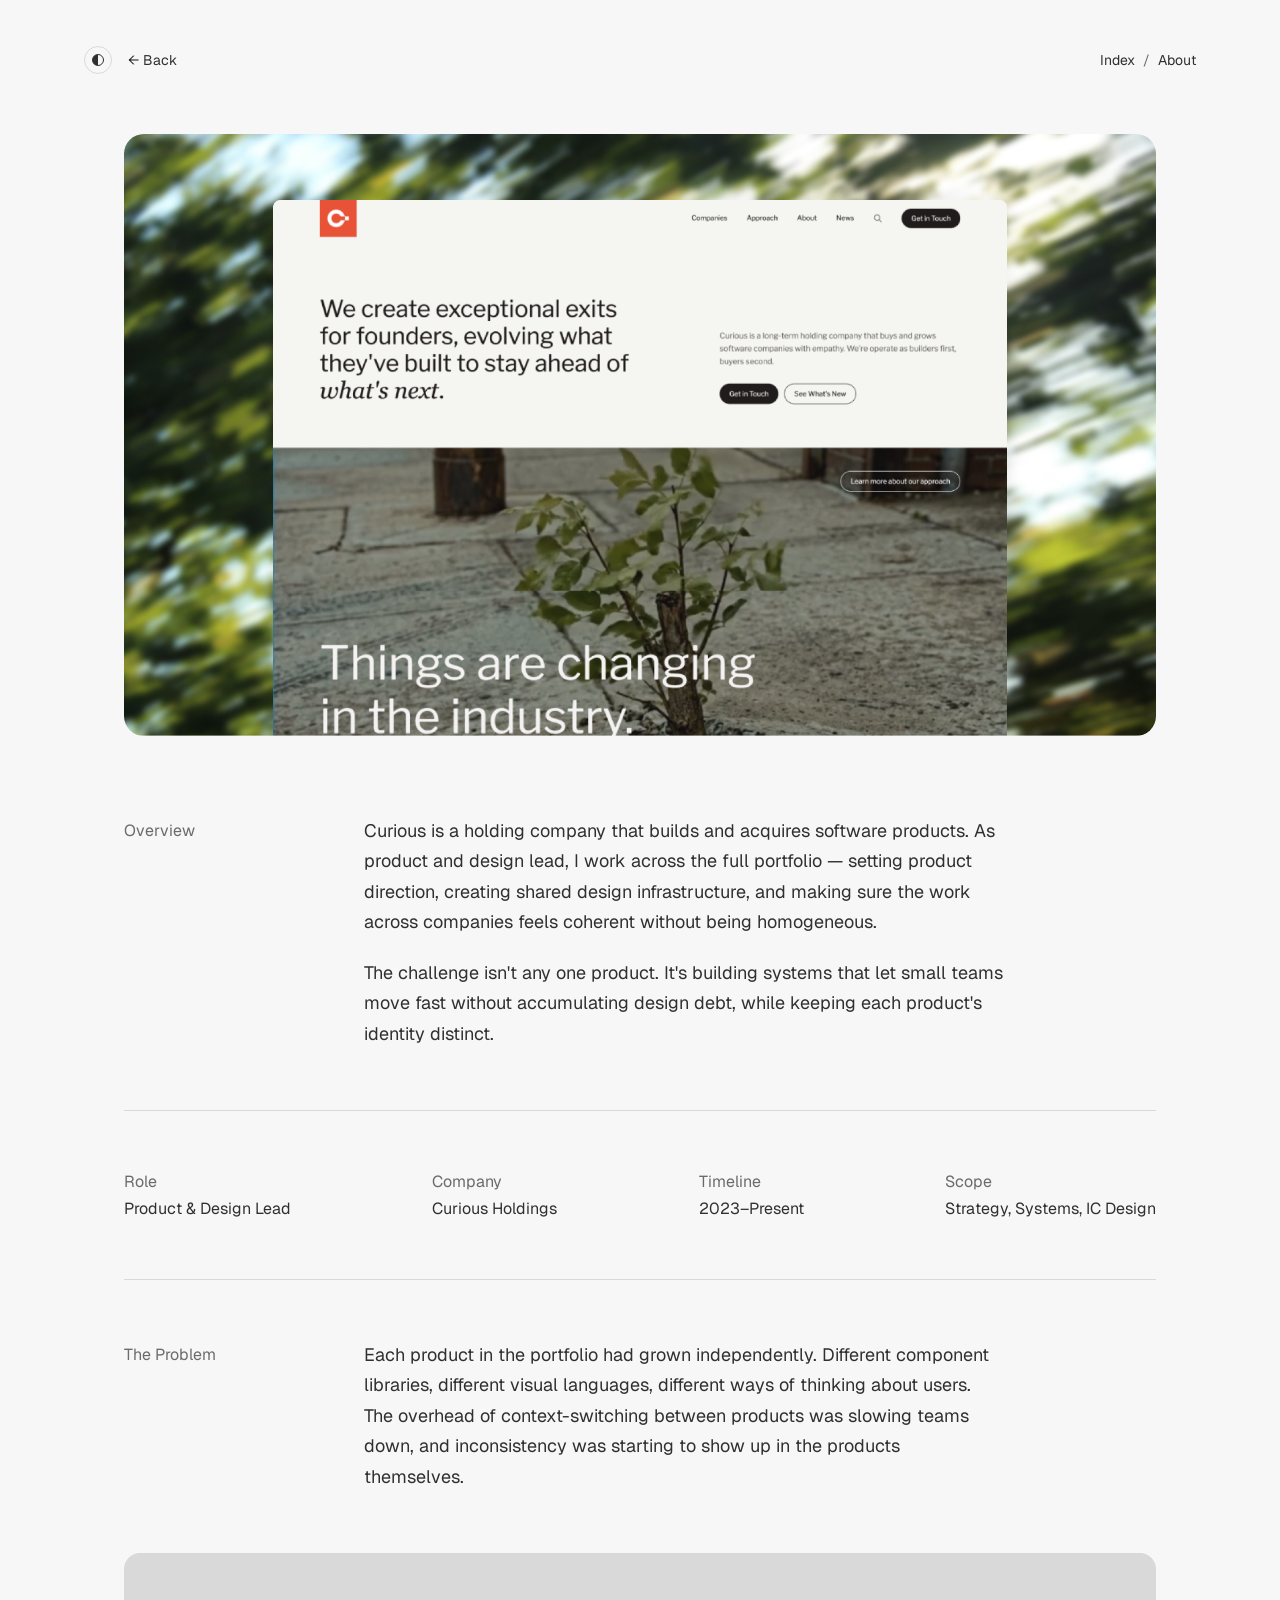
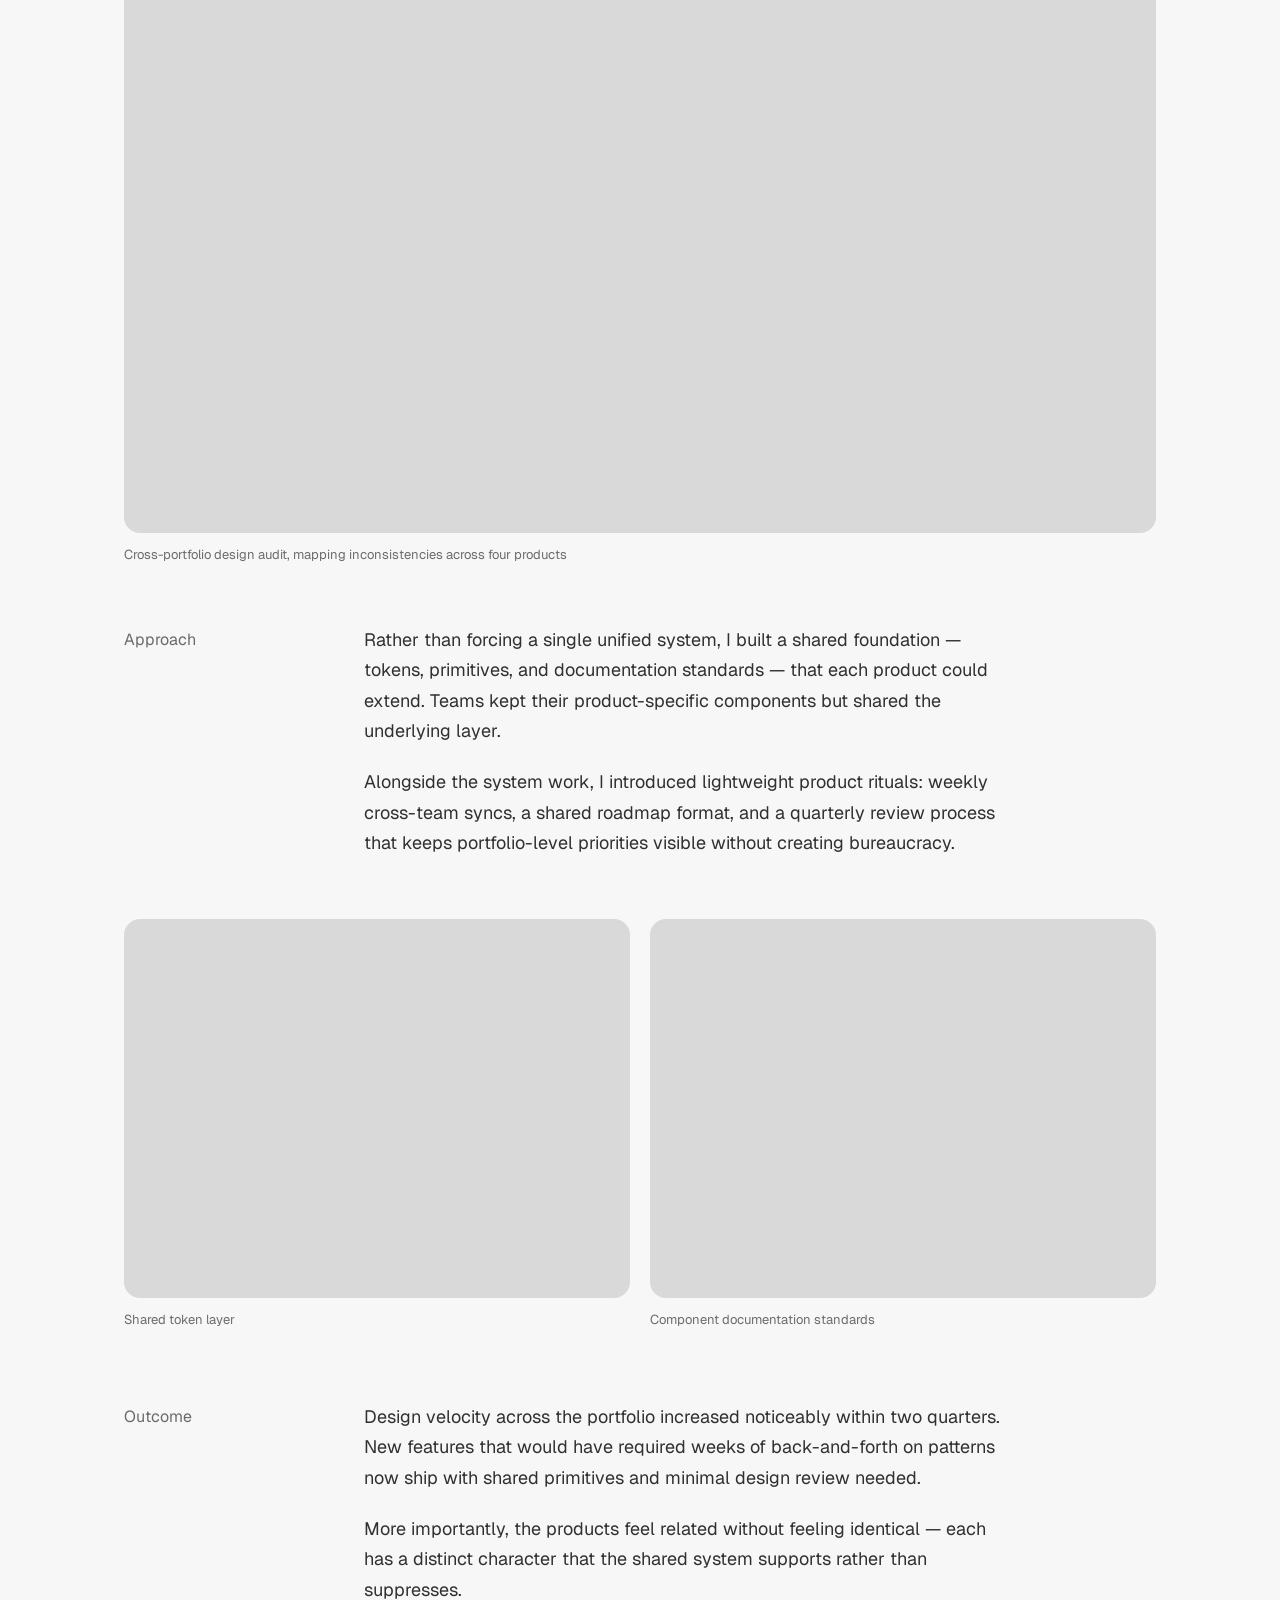
==== project.html @ 7c2a3439 "Initial portfolio commit" ====
<!DOCTYPE html>
<html lang="en">
<head>
  <meta charset="UTF-8" />
  <meta name="viewport" content="width=device-width, initial-scale=1.0" />
  <title>Curious — Shelley Tsui</title>
  <link rel="preconnect" href="https://fonts.googleapis.com" />
  <link rel="preconnect" href="https://fonts.gstatic.com" crossorigin />
  <link href="https://fonts.googleapis.com/css2?family=Geist:wght@400;500&display=swap" rel="stylesheet" />
  <link rel="stylesheet" href="styles.css" />
  <link rel="stylesheet" href="project.css" />
</head>
<body>
  <nav class="nav">
    <div class="nav__left">
      <button class="theme-toggle" id="theme-toggle" aria-label="Toggle theme">
        <span class="theme-toggle__icon"></span>
      </button>
      <a href="index.html" class="nav__link">← Back</a>
    </div>
    <div class="nav__links">
      <a href="index.html#index" class="nav__link">Index</a>
      <span class="nav__sep">/</span>
      <a href="index.html#about" class="nav__link">About</a>
    </div>
  </nav>

  <main class="project-page">

    <!-- Hero image -->
    <div class="project-hero">
      <img src="images/curious.png" alt="Curious" class="project-hero__img" />
    </div>

    <!-- Overview -->
    <section class="project-section project-section--overview">
      <div class="project-section__label">Overview</div>
      <div class="project-section__body">
        <p>Curious is a holding company that builds and acquires software products. As product and design lead, I work across the full portfolio — setting product direction, creating shared design infrastructure, and making sure the work across companies feels coherent without being homogeneous.</p>
        <p>The challenge isn't any one product. It's building systems that let small teams move fast without accumulating design debt, while keeping each product's identity distinct.</p>
      </div>
    </section>

    <hr class="project-divider" />

    <!-- Details row -->
    <div class="project-details">
      <div class="project-detail">
        <span class="project-detail__label">Role</span>
        <span class="project-detail__value">Product & Design Lead</span>
      </div>
      <div class="project-detail">
        <span class="project-detail__label">Company</span>
        <span class="project-detail__value">Curious Holdings</span>
      </div>
      <div class="project-detail">
        <span class="project-detail__label">Timeline</span>
        <span class="project-detail__value">2023–Present</span>
      </div>
      <div class="project-detail">
        <span class="project-detail__label">Scope</span>
        <span class="project-detail__value">Strategy, Systems, IC Design</span>
      </div>
    </div>

    <hr class="project-divider" />

    <!-- Section: Problem -->
    <section class="project-section">
      <div class="project-section__label">The Problem</div>
      <div class="project-section__body">
        <p>Each product in the portfolio had grown independently. Different component libraries, different visual languages, different ways of thinking about users. The overhead of context-switching between products was slowing teams down, and inconsistency was starting to show up in the products themselves.</p>
      </div>
    </section>

    <!-- Full-width image -->
    <div class="project-image project-image--full">
      <div class="project-image__placeholder"></div>
      <p class="project-image__caption">Cross-portfolio design audit, mapping inconsistencies across four products</p>
    </div>

    <!-- Section: Approach -->
    <section class="project-section">
      <div class="project-section__label">Approach</div>
      <div class="project-section__body">
        <p>Rather than forcing a single unified system, I built a shared foundation — tokens, primitives, and documentation standards — that each product could extend. Teams kept their product-specific components but shared the underlying layer.</p>
        <p>Alongside the system work, I introduced lightweight product rituals: weekly cross-team syncs, a shared roadmap format, and a quarterly review process that keeps portfolio-level priorities visible without creating bureaucracy.</p>
      </div>
    </section>

    <!-- Two-up images -->
    <div class="project-image-grid">
      <div class="project-image project-image--half">
        <div class="project-image__placeholder"></div>
        <p class="project-image__caption">Shared token layer</p>
      </div>
      <div class="project-image project-image--half">
        <div class="project-image__placeholder"></div>
        <p class="project-image__caption">Component documentation standards</p>
      </div>
    </div>

    <!-- Section: Outcome -->
    <section class="project-section">
      <div class="project-section__label">Outcome</div>
      <div class="project-section__body">
        <p>Design velocity across the portfolio increased noticeably within two quarters. New features that would have required weeks of back-and-forth on patterns now ship with shared primitives and minimal design review needed.</p>
        <p>More importantly, the products feel related without feeling identical — each has a distinct character that the shared system supports rather than suppresses.</p>
      </div>
    </section>


  </main>

  <script>
    const html = document.documentElement;
    const btn = document.getElementById('theme-toggle');
    const saved = localStorage.getItem('theme');
    if (saved === 'dark') html.setAttribute('data-theme', 'dark');
    btn.addEventListener('click', () => {
      const isDark = html.getAttribute('data-theme') === 'dark';
      html.setAttribute('data-theme', isDark ? 'light' : 'dark');
      localStorage.setItem('theme', isDark ? 'light' : 'dark');
    });
  </script>
</body>
</html>
---- styles.css ----
*, *::before, *::after {
  box-sizing: border-box;
  margin: 0;
  padding: 0;
}

::selection {
  background: #303030;
  color: #f7f7f7;
}

:root {
  --color-bg: #f7f7f7;
  --color-text: #303030;
  --color-text-muted: rgba(48, 48, 48, 0.7);
  --color-pill-bg: rgba(48, 48, 48, 0.05);
  --color-placeholder: #d9d9d9;
  --color-divider: rgba(48, 48, 48, 0.15);

  --font: 'Geist', sans-serif;

  --page-px: 84px;
  --section-gap: 154px;
}

[data-theme="dark"] {
  --color-bg: #141414;
  --color-text: #e6e6e6;
  --color-text-muted: rgba(230, 230, 230, 0.55);
  --color-pill-bg: rgba(230, 230, 230, 0.07);
  --color-placeholder: #2a2a2a;
  --color-divider: rgba(230, 230, 230, 0.12);
}

html {
  font-family: var(--font);
  background-color: var(--color-bg);
  color: var(--color-text);
  -webkit-font-smoothing: antialiased;
  scroll-behavior: smooth;
}

body {
  min-height: 100vh;
  max-width: 1440px;
  margin: 0 auto;
}

/* ─── Nav ─────────────────────────────────────────────── */

.nav {
  display: flex;
  align-items: center;
  justify-content: space-between;
  padding: 46px var(--page-px) 0;
}

.nav__name {
  font-size: 14px;
  font-weight: 400;
  line-height: 1.5;
}


.nav__links {
  display: flex;
  align-items: center;
  gap: 8px;
  font-size: 14px;
  line-height: 1.5;
}

.nav__link {
  color: var(--color-text);
  text-decoration: none;
}

.nav__link:hover {
  opacity: 0.6;
}

.nav__sep {
  color: var(--color-text-muted);
}

.nav__left {
  display: flex;
  align-items: center;
  gap: 16px;
  font-size: 14px;
  line-height: 1.5;
}

/* ─── Theme toggle ────────────────────────────────────── */

.theme-toggle {
  width: 28px;
  height: 28px;
  border-radius: 50%;
  border: 1.5px solid var(--color-divider);
  background: transparent;
  cursor: pointer;
  padding: 0;
  display: flex;
  align-items: center;
  justify-content: center;
  transition: border-color 0.2s, background 0.2s;
  flex-shrink: 0;
}

.theme-toggle:hover {
  border-color: var(--color-text);
}

/* half-filled circle: right half is text color, left half is bg */
.theme-toggle__icon {
  width: 12px;
  height: 12px;
  border-radius: 50%;
  background: linear-gradient(to right, var(--color-text) 50%, transparent 50%);
  border: 1.5px solid var(--color-text);
  box-sizing: border-box;
  transition: background 0.2s, border-color 0.2s;
}

/* ─── Hero ────────────────────────────────────────────── */

.hero {
  padding: 80px var(--page-px) 0;
  max-width: 1100px;
}

.hero__text {
  font-size: 40px;
  font-weight: 500;
  line-height: 1.15;
  color: var(--color-text);
  letter-spacing: -0.01em;
}

/* ─── Sections wrapper ────────────────────────────────── */

.sections {
  display: flex;
  flex-direction: column;
  gap: var(--section-gap);
  padding: 80px var(--page-px) 120px;
}

/* ─── Section title ───────────────────────────────────── */

.section-title {
  display: flex;
  align-items: baseline;
  gap: 4px;
  margin-bottom: 10px;
}

.section-title__label {
  font-size: 24px;
  font-weight: 500;
  line-height: 1.4;
  color: var(--color-text);
}

.section-title__count {
  font-size: 11px;
  font-weight: 400;
  line-height: 1;
  color: var(--color-text);
  vertical-align: super;
  margin-left: 3px;
}

/* ─── Pill button ─────────────────────────────────────── */

.pill-btn {
  display: inline-flex;
  align-items: center;
  justify-content: center;
  height: 36px;
  padding: 8px 21px 8px 21px;
  background: var(--color-pill-bg);
  border: none;
  border-radius: 100px;
  font-family: var(--font);
  font-size: 16px;
  font-weight: 400;
  line-height: 1.5;
  color: var(--color-text);
  white-space: nowrap;
  cursor: pointer;
  text-decoration: none;
  transition: background 0.15s;
  flex-shrink: 0;
}

.pill-btn:hover {
  background: rgba(48, 48, 48, 0.1);
}

/* scroll offset so nav doesn't overlap section headings */
#selected-projects,
#index,
#about {
  scroll-margin-top: 60px;
}

/* ─── Scroll reveal ───────────────────────────────────── */

.reveal {
  opacity: 0;
  transform: translateY(40px);
  transition: opacity 0.7s ease, transform 0.7s ease;
}

.reveal--visible {
  opacity: 1;
  transform: translateY(0);
}


/* ─── Selected Projects ───────────────────────────────── */

.selected-projects {
  display: flex;
  justify-content: space-between;
  align-items: flex-start;
  gap: 80px;
}

.selected-projects__header {
  flex-shrink: 0;
  width: 300px;
  position: sticky;
  top: 40px;
  align-self: flex-start;
}

.selected-projects__desc {
  font-size: 16px;
  font-weight: 400;
  line-height: 1.5;
  color: var(--color-text-muted);
  max-width: 385px;
}

.selected-projects__list {
  display: flex;
  flex-direction: column;
  gap: 60px;
  flex: 1;
}

.project-card {
  display: flex;
  flex-direction: column;
  gap: 20px;
}

.project-card__link {
  display: block;
  border-radius: 20px;
  overflow: hidden;
}

.project-card__image {
  width: 100%;
  height: auto;
  display: block;
  border-radius: 20px;
  transition: transform 0.35s ease;
}

.project-card__link:hover .project-card__image {
  transform: scale(1.03);
}

.project-card__meta {
  display: flex;
  flex-direction: column;
  gap: 5px;
}

.project-card__title {
  font-size: 20px;
  font-weight: 500;
  line-height: 1.4;
  color: var(--color-text);
}

.project-card__subtitle {
  font-size: 16px;
  font-weight: 400;
  line-height: 1.5;
  color: var(--color-text-muted);
}

/* ─── Index ───────────────────────────────────────────── */

.index-section {
  display: flex;
  flex-direction: column;
  gap: 20px;
}

.index-list {
  display: flex;
  flex-direction: column;
  gap: 0;
}

.index-item {
  display: flex;
  flex-direction: column;
}

.index-item__divider {
  border: none;
  border-top: 1px solid var(--color-divider);
  margin: 0;
}

.index-item__row {
  display: flex;
  align-items: center;
  gap: 0;
  padding: 15px 0;
}

.index-item__left {
  display: flex;
  align-items: flex-start;
  gap: 40px;
  width: 332px;
  flex-shrink: 0;
}

.index-item__num {
  font-size: 14px;
  font-weight: 400;
  line-height: 1.5;
  color: var(--color-text);
  padding-top: 4px;
  flex-shrink: 0;
}

.index-item__thumb {
  width: 136px;
  height: 82px;
  background-color: var(--color-placeholder);
  background-size: cover;
  background-position: center;
  border-radius: 10px;
  flex-shrink: 0;
}

.index-item__info {
  flex: 1;
  display: flex;
  flex-direction: column;
  gap: 5px;
  padding: 0 60px 0 0;
  min-width: 0;
}

.index-item__title {
  font-size: 20px;
  font-weight: 500;
  line-height: 1.4;
  color: var(--color-text);
}

.index-item__desc {
  font-size: 16px;
  font-weight: 400;
  line-height: 1.5;
  color: var(--color-text-muted);
}

/* ─── About ───────────────────────────────────────────── */

.about {
  display: flex;
  flex-direction: column;
  align-items: center;
  gap: 46px;
  max-width: 595px;
  margin: 0 auto;
}

.about__bio {
  display: flex;
  flex-direction: column;
  gap: 0;
  font-size: 20px;
  font-weight: 400;
  line-height: 1.6;
  color: var(--color-text);
}

.about__bio p + p {
  margin-top: 1.6em;
}

.about__links {
  display: flex;
  align-items: center;
  gap: 23px;
  flex-wrap: wrap;
  justify-content: center;
}

/* ─── Photo carousel ──────────────────────────────────── */

.photo-carousel {
  /* break out of page padding so fades reach the viewport edge */
  margin-left: calc(-1 * var(--page-px));
  margin-right: calc(-1 * var(--page-px));
  position: relative;
  overflow: hidden;
}

.photo-carousel::before,
.photo-carousel::after {
  content: '';
  position: absolute;
  top: 0;
  bottom: 0;
  width: 140px;
  z-index: 2;
  pointer-events: none;
}

.photo-carousel::before {
  left: 0;
  background: linear-gradient(to right, var(--color-bg) 20%, transparent);
}

.photo-carousel::after {
  right: 0;
  background: linear-gradient(to left, var(--color-bg) 20%, transparent);
}

.photo-carousel__track {
  display: flex;
  gap: 20px;
  width: max-content;
  padding: 0 var(--page-px);
  animation: carousel-scroll 22s linear infinite;
}

.photo-carousel__track:hover {
  animation-play-state: paused;
}

.photo-carousel__slide {
  width: 200px;
  height: 280px;
  border-radius: 20px;
  flex-shrink: 0;
  background-color: var(--color-placeholder);
  background-size: cover;
  background-position: center;
}

/* 6 slides × (200px + 20px gap) = 1320px — translate exactly one set, then loop */
@keyframes carousel-scroll {
  0%   { transform: translateX(0); }
  100% { transform: translateX(calc(-6 * (200px + 20px))); }
}

/* ─── Responsive ──────────────────────────────────────── */

@media (max-width: 1100px) {
  :root {
    --page-px: 48px;
    --section-gap: 100px;
  }

  .hero__text {
    font-size: 32px;
  }

  .selected-projects__header {
    width: 200px;
  }
}

@media (max-width: 860px) {
  :root {
    --page-px: 32px;
    --section-gap: 80px;
  }

  .hero__text {
    font-size: 28px;
  }

  /* Stack selected projects vertically */
  .selected-projects {
    flex-direction: column;
    gap: 40px;
  }

  .selected-projects__header {
    width: 100%;
    position: static;
  }

  .selected-projects__list {
    max-width: 100%;
    gap: 40px;
  }

  /* Index: hide number column on smaller screens */
  .index-item__left {
    width: auto;
    gap: 16px;
  }

  .index-item__num {
    display: none;
  }

  .index-item__info {
    padding-right: 24px;
  }
}

@media (max-width: 640px) {
  :root {
    --page-px: 20px;
    --section-gap: 64px;
  }

  .nav {
    padding-top: 28px;
  }

  .nav__links {
    gap: 6px;
    font-size: 13px;
  }

  .hero {
    padding-top: 48px;
  }

  .hero__text {
    font-size: 22px;
  }

  .sections {
    padding-top: 56px;
    padding-bottom: 80px;
  }

  .section-title__label {
    font-size: 20px;
  }

  /* Index: hide thumbnail on mobile */
.project-card__title {
  font-size:16px;
}

  .index-item__thumb {
    display: none;
  }


  .index-item__left {
    display:none;
  }

  .index-item__num {
    display: block;
  }

  .index-item__row {
    gap: 16px;
  }

  .index-item__info {
    padding-right: 12px;
  }

  .index-item__title {
    font-size: 16px;
  }

  .index-item__desc {
    font-size: 14px;
  }

  .pill-btn {
    font-size: 14px;
    height: 32px;
    padding: 6px 16px;
  }

  .about {
    max-width: 100%;
  }

  .about__bio {
    font-size: 16px;
  }

  .photo-carousel__slide {
    width: 200px;
    height: 148px;
  }

  .photo-carousel::before,
  .photo-carousel::after {
    width: 60px;
  }
}
---- project.css ----
.project-page {
  padding: 60px var(--page-px) 120px;
  max-width: 1200px;
  margin: 0 auto;
}

/* ─── Header ──────────────────────────────────────────── */

.project-header {
  padding: 60px 0 80px;
  max-width: 720px;
}

.project-header__meta {
  display: flex;
  gap: 8px;
  margin-bottom: 24px;
  flex-wrap: wrap;
}

.project-meta-tag {
  font-size: 13px;
  font-weight: 400;
  line-height: 1.5;
  color: var(--color-text-muted);
  background: var(--color-pill-bg);
  padding: 4px 12px;
  border-radius: 100px;
}

.project-header__title {
  font-size: 56px;
  font-weight: 500;
  line-height: 1.1;
  letter-spacing: -0.02em;
  color: var(--color-text);
  margin-bottom: 24px;
}

.project-header__desc {
  font-size: 20px;
  font-weight: 400;
  line-height: 1.6;
  color: var(--color-text-muted);
  max-width: 600px;
}

/* ─── Hero ────────────────────────────────────────────── */

.project-hero {
  width: 100%;
  margin-bottom: 80px;
  border-radius: 20px;
  overflow: hidden;
}

.project-hero__img {
  width: 100%;
  height: auto;
  display: block;
}

/* ─── Divider ─────────────────────────────────────────── */

.project-divider {
  border: none;
  border-top: 1px solid var(--color-divider);
  margin: 60px 0;
}

/* ─── Section ─────────────────────────────────────────── */

.project-section {
  display: grid;
  grid-template-columns: 200px 1fr;
  gap: 40px;
  margin-bottom: 60px;
}

.project-section--overview {
  margin-top: 20px;
}

.project-section__label {
  font-size: 16px;
  font-weight: 400;
  color: var(--color-text);
  opacity: 0.7;
  padding-top: 4px;
}

.project-section__body {
  display: flex;
  flex-direction: column;
  gap: 20px;
  font-size: 18px;
  font-weight: 400;
  line-height: 1.7;
  color: var(--color-text);
  max-width: 640px;
}

/* ─── Details row ─────────────────────────────────────── */

.project-details {
  display: flex;
  justify-content: space-between;
  flex-wrap: wrap;
  gap: 32px;
  margin: 60px 0;
}

.project-detail {
  display: flex;
  flex-direction: column;
  gap: 6px;
}

.project-detail__label {
  font-size: 16px;
  font-weight: 400;
  color: var(--color-text);
  opacity: 0.7;
}

.project-detail__value {
  font-size: 16px;
  font-weight: 400;
  color: var(--color-text);
}

/* ─── Images ──────────────────────────────────────────── */

.project-image {
  margin-bottom: 12px;
}

.project-image--full {
  margin-bottom: 60px;
}

.project-image__placeholder {
  width: 100%;
  aspect-ratio: 16 / 9;
  background: var(--color-placeholder);
  border-radius: 16px;
  margin-bottom: 12px;
}

.project-image__caption {
  font-size: 13px;
  color: var(--color-text-muted);
  line-height: 1.5;
}

.project-image-grid {
  display: grid;
  grid-template-columns: 1fr 1fr;
  gap: 20px;
  margin-bottom: 60px;
}

.project-image--half .project-image__placeholder {
  aspect-ratio: 4 / 3;
}

/* ─── Next project ────────────────────────────────────── */

.project-next {
  display: flex;
  flex-direction: column;
  gap: 8px;
  padding: 60px 0 0;
}

.project-next__label {
  font-size: 13px;
  color: var(--color-text-muted);
}

.project-next__link {
  font-size: 32px;
  font-weight: 500;
  color: var(--color-text);
  text-decoration: none;
  letter-spacing: -0.01em;
  transition: opacity 0.15s;
}

.project-next__link:hover {
  opacity: 0.6;
}

/* ─── Responsive ──────────────────────────────────────── */

@media (max-width: 860px) {
  .project-header__title {
    font-size: 40px;
  }

  .project-section {
    grid-template-columns: 1fr;
    gap: 12px;
  }

  .project-details {
    gap: 32px;
  }

  .project-next__link {
    font-size: 24px;
  }
}

@media (max-width: 640px) {
  .project-header__title {
    font-size: 32px;
  }

  .project-header__desc {
    font-size: 16px;
  }

  .project-section__body {
    font-size: 16px;
  }

  .project-image-grid {
    grid-template-columns: 1fr;
  }
}
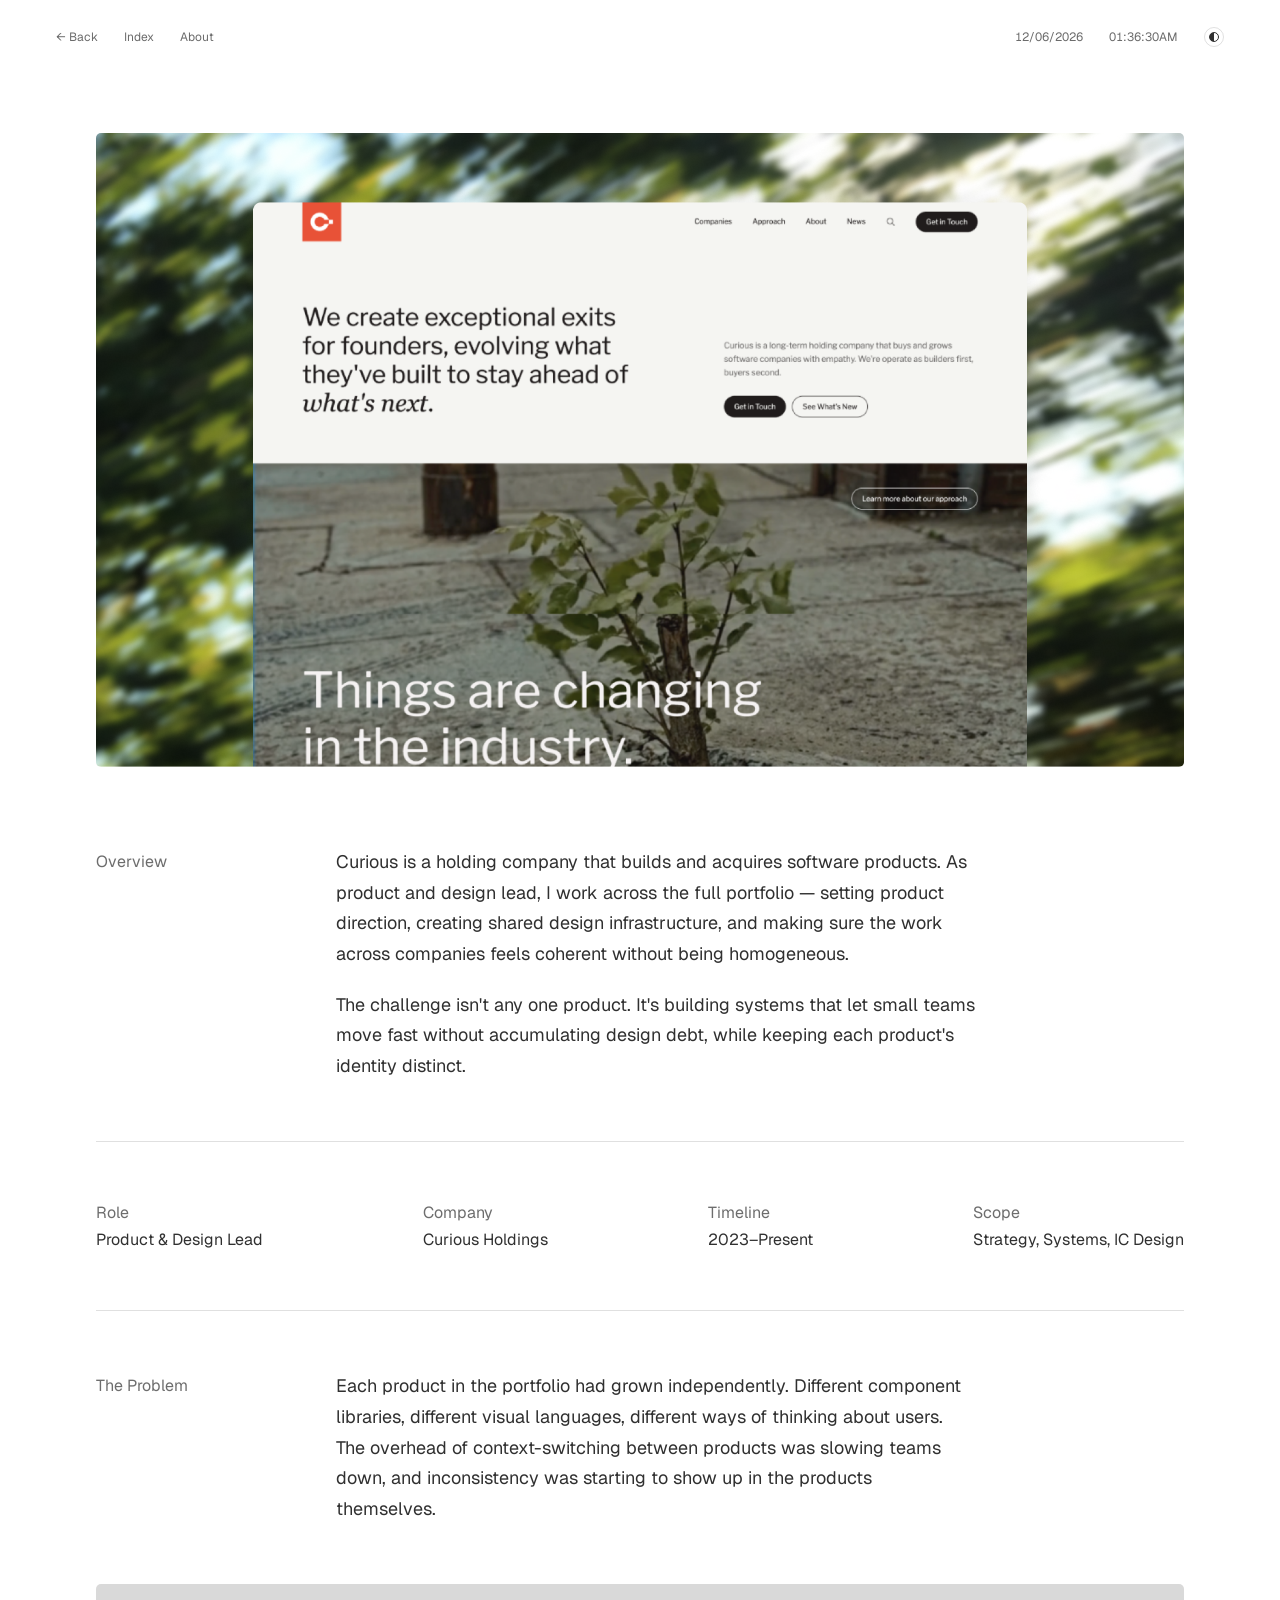
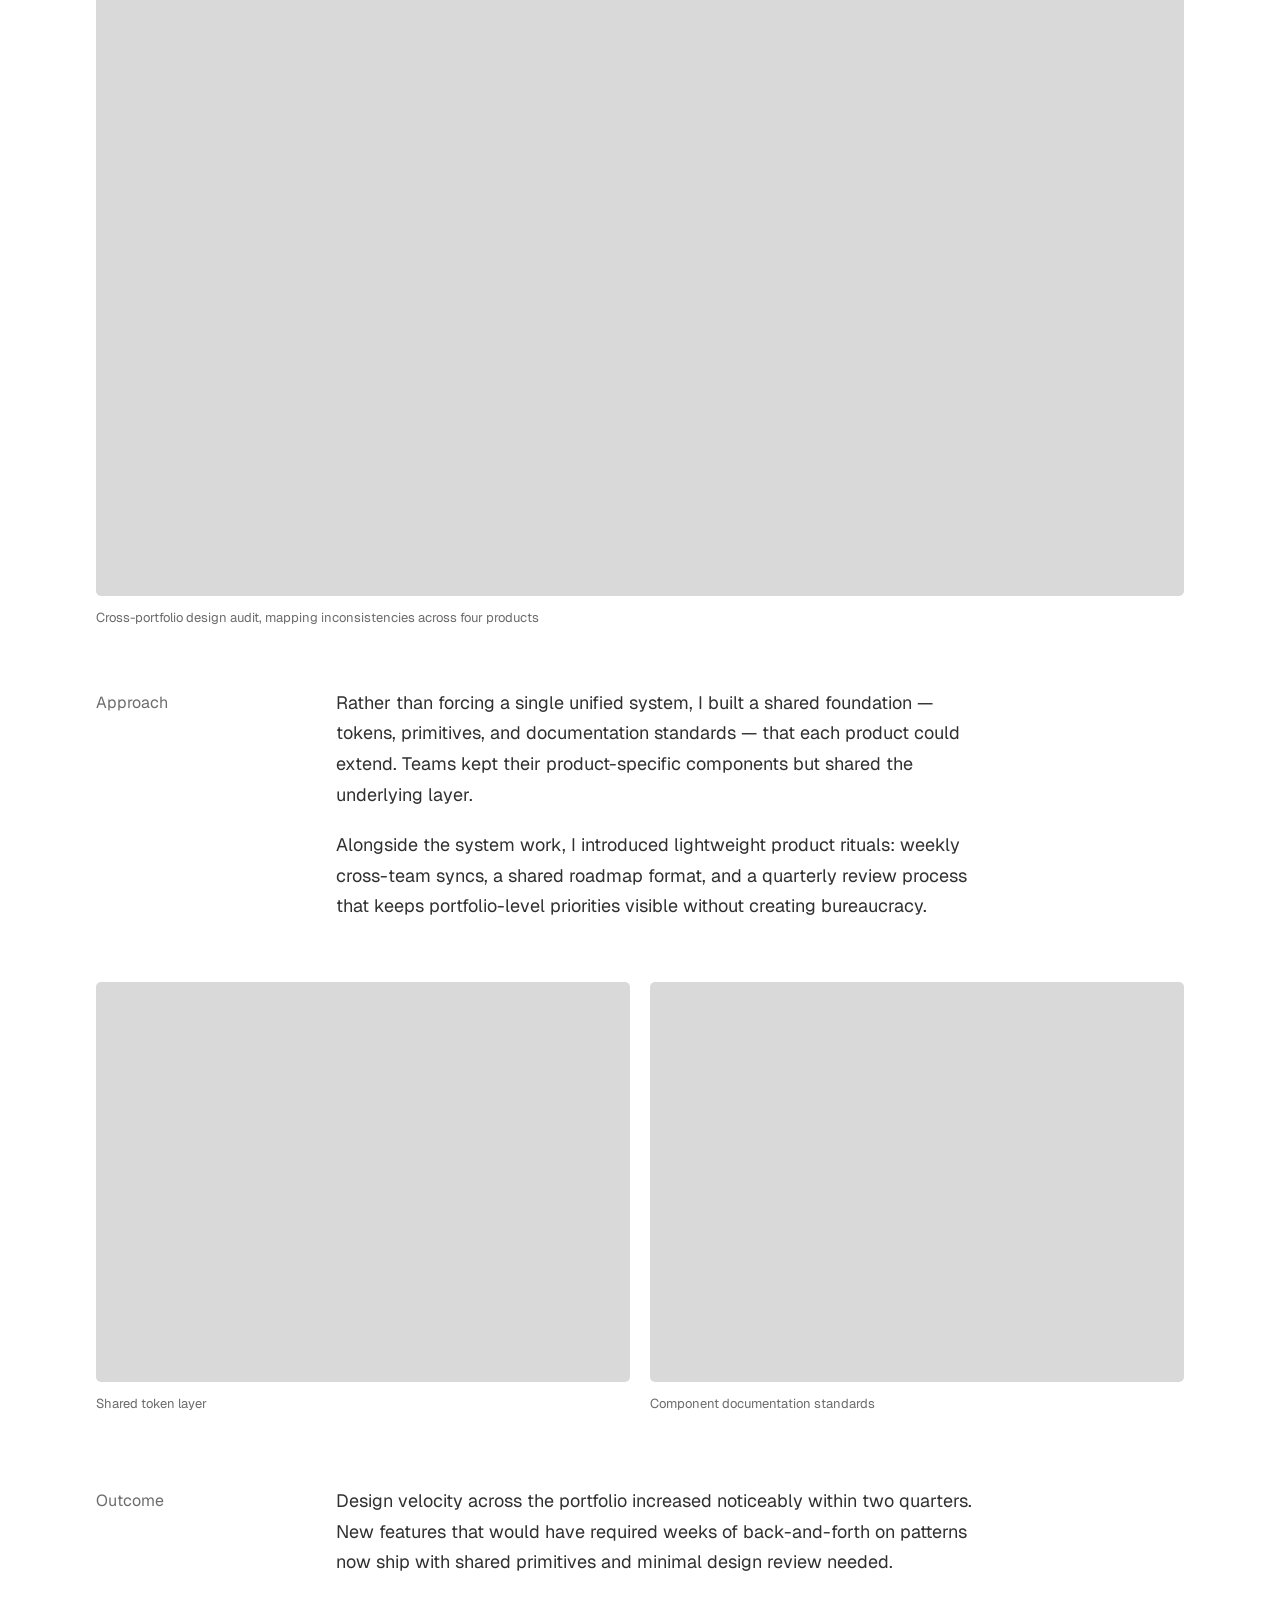
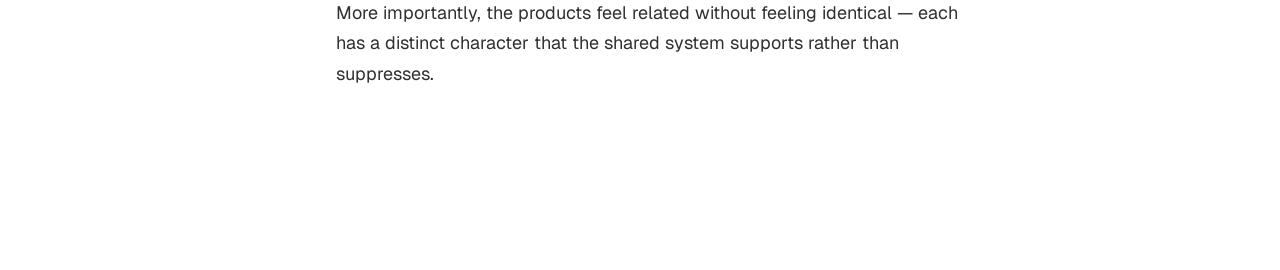
==== commit 46c74be7: "Rebuild around new Figma layout Port the layout from Figma node 136:914: sticky top bar with nav and" ====
--- a/project.html
+++ b/project.html
@@ -6,24 +6,27 @@
   <title>Curious — Shelley Tsui</title>
   <link rel="preconnect" href="https://fonts.googleapis.com" />
   <link rel="preconnect" href="https://fonts.gstatic.com" crossorigin />
-  <link href="https://fonts.googleapis.com/css2?family=Geist:wght@400;500&display=swap" rel="stylesheet" />
+  <link href="https://fonts.googleapis.com/css2?family=Geist:wght@400;500&family=Source+Serif+4:opsz,wght@8..60,400&display=swap" rel="stylesheet" />
   <link rel="stylesheet" href="styles.css" />
+  <link rel="icon" type="image/png" href="images/favicon.png" />
   <link rel="stylesheet" href="project.css" />
+  <script src="theme.js"></script>
 </head>
 <body>
-  <nav class="nav">
-    <div class="nav__left">
+  <header class="bar">
+    <nav class="bar__nav">
+      <a href="index.html" class="bar__link">&larr; Back</a>
+      <a href="index.html#index" class="bar__link">Index</a>
+      <a href="index.html#about" class="bar__link">About</a>
+    </nav>
+    <div class="bar__right">
+      <span class="bar__clock bar__date" id="clock-date"></span>
+      <span class="bar__clock" id="clock-time"></span>
       <button class="theme-toggle" id="theme-toggle" aria-label="Toggle theme">
         <span class="theme-toggle__icon"></span>
       </button>
-      <a href="index.html" class="nav__link">← Back</a>
     </div>
-    <div class="nav__links">
-      <a href="index.html#index" class="nav__link">Index</a>
-      <span class="nav__sep">/</span>
-      <a href="index.html#about" class="nav__link">About</a>
-    </div>
-  </nav>
+  </header>
 
   <main class="project-page">
 
@@ -113,15 +116,18 @@
   </main>
 
   <script>
-    const html = document.documentElement;
-    const btn = document.getElementById('theme-toggle');
-    const saved = localStorage.getItem('theme');
-    if (saved === 'dark') html.setAttribute('data-theme', 'dark');
-    btn.addEventListener('click', () => {
-      const isDark = html.getAttribute('data-theme') === 'dark';
-      html.setAttribute('data-theme', isDark ? 'light' : 'dark');
-      localStorage.setItem('theme', isDark ? 'light' : 'dark');
-    });
+    const dateEl = document.getElementById('clock-date');
+    const timeEl = document.getElementById('clock-time');
+    const pad = n => String(n).padStart(2, '0');
+
+    function tick() {
+      const d = new Date();
+      dateEl.textContent = `${pad(d.getMonth() + 1)}/${pad(d.getDate())}/${d.getFullYear()}`;
+      const h = d.getHours();
+      timeEl.textContent = `${pad(h % 12 || 12)}:${pad(d.getMinutes())}:${pad(d.getSeconds())}${h < 12 ? 'AM' : 'PM'}`;
+    }
+    tick();
+    setInterval(tick, 1000);
   </script>
 </body>
 </html>
--- a/styles.css
+++ b/styles.css
@@ -10,30 +10,51 @@
 }
 
 :root {
-  --color-bg: #f7f7f7;
+  --color-bg: #ffffff;
   --color-text: #303030;
-  --color-text-muted: rgba(48, 48, 48, 0.7);
+  --color-text-muted: #6b6b6b;
   --color-pill-bg: rgba(48, 48, 48, 0.05);
+  --color-pill-bg-hover: rgba(48, 48, 48, 0.1);
   --color-placeholder: #d9d9d9;
   --color-divider: rgba(48, 48, 48, 0.15);
+  --color-tile: #f5f5f5;
 
   --font: 'Geist', sans-serif;
-
-  --page-px: 84px;
-  --section-gap: 154px;
+  --font-serif: 'Source Serif 4', 'Source Serif Pro', serif;
+  --font-logo: 'Inter', sans-serif;
+
+  --page-px: 102px;
+  --section-gap: 160px;
+  --radius: 5px;
+  --bar-h: 73px;
+
+  --logo-filter: none;
+  --logo-color: var(--color-text);
 }
 
 [data-theme="dark"] {
   --color-bg: #141414;
   --color-text: #e6e6e6;
-  --color-text-muted: rgba(230, 230, 230, 0.55);
+  --color-text-muted: #8f8f8f;
   --color-pill-bg: rgba(230, 230, 230, 0.07);
+  --color-pill-bg-hover: rgba(230, 230, 230, 0.12);
   --color-placeholder: #2a2a2a;
   --color-divider: rgba(230, 230, 230, 0.12);
+  --color-tile: rgba(230, 230, 230, 0.05);
+
+  /* force the single-fill marks to pure white, whatever their source colour */
+  --logo-filter: brightness(0) invert(1);
+  --logo-color: #ffffff;
+}
+
+[data-theme="dark"] ::selection {
+  background: #e6e6e6;
+  color: #141414;
 }
 
 html {
   font-family: var(--font);
+  font-size: 14px;
   background-color: var(--color-bg);
   color: var(--color-text);
   -webkit-font-smoothing: antialiased;
@@ -44,67 +65,68 @@
   min-height: 100vh;
   max-width: 1440px;
   margin: 0 auto;
-}
-
-/* ─── Nav ─────────────────────────────────────────────── */
-
-.nav {
+  background-color: var(--color-bg);
+}
+
+img {
+  display: block;
+  max-width: 100%;
+}
+
+/* ─── Top bar ─────────────────────────────────────────── */
+
+.bar {
+  position: sticky;
+  top: 0;
+  z-index: 10;
+  height: var(--bar-h);
   display: flex;
   align-items: center;
   justify-content: space-between;
-  padding: 46px var(--page-px) 0;
-}
-
-.nav__name {
-  font-size: 14px;
-  font-weight: 400;
-  line-height: 1.5;
-}
-
-
-.nav__links {
-  display: flex;
-  align-items: center;
-  gap: 8px;
-  font-size: 14px;
-  line-height: 1.5;
-}
-
-.nav__link {
-  color: var(--color-text);
+  gap: 24px;
+  padding: 0 var(--page-px);
+  background: var(--color-bg);
+}
+
+.bar__nav,
+.bar__right {
+  display: flex;
+  align-items: center;
+  gap: 26px;
+  font-size: 12px;
+  line-height: normal;
+  color: var(--color-text-muted);
+  white-space: nowrap;
+}
+
+.bar__link {
+  color: var(--color-text-muted);
   text-decoration: none;
-}
-
-.nav__link:hover {
-  opacity: 0.6;
-}
-
-.nav__sep {
-  color: var(--color-text-muted);
-}
-
-.nav__left {
-  display: flex;
-  align-items: center;
-  gap: 16px;
-  font-size: 14px;
-  line-height: 1.5;
+  transition: color 0.15s;
+}
+
+.bar__link:hover {
+  color: var(--color-text);
+}
+
+.bar__clock {
+  font-variant-numeric: tabular-nums;
 }
 
 /* ─── Theme toggle ────────────────────────────────────── */
 
 .theme-toggle {
-  width: 28px;
-  height: 28px;
+  width: 20px;
+  height: 20px;
   border-radius: 50%;
-  border: 1.5px solid var(--color-divider);
+  border: 1px solid var(--color-divider);
   background: transparent;
   cursor: pointer;
   padding: 0;
   display: flex;
   align-items: center;
   justify-content: center;
-  transition: border-color 0.2s, background 0.2s;
+  transition: border-color 0.2s;
   flex-shrink: 0;
 }
 
@@ -114,28 +136,27 @@
 
 /* half-filled circle: right half is text color, left half is bg */
 .theme-toggle__icon {
-  width: 12px;
-  height: 12px;
+  width: 10px;
+  height: 10px;
   border-radius: 50%;
   background: linear-gradient(to right, var(--color-text) 50%, transparent 50%);
-  border: 1.5px solid var(--color-text);
+  border: 1px solid var(--color-text);
   box-sizing: border-box;
-  transition: background 0.2s, border-color 0.2s;
 }
 
 /* ─── Hero ────────────────────────────────────────────── */
 
 .hero {
-  padding: 80px var(--page-px) 0;
-  max-width: 1100px;
+  padding: 202px var(--page-px) 0;
 }
 
 .hero__text {
-  font-size: 40px;
-  font-weight: 500;
+  font-family: var(--font-serif);
+  font-size: 48px;
+  font-weight: 400;
   line-height: 1.15;
   color: var(--color-text);
-  letter-spacing: -0.01em;
+  max-width: 865px;
 }
 
 /* ─── Sections wrapper ────────────────────────────────── */
@@ -144,32 +165,38 @@
   display: flex;
   flex-direction: column;
   gap: var(--section-gap);
-  padding: 80px var(--page-px) 120px;
-}
-
-/* ─── Section title ───────────────────────────────────── */
-
-.section-title {
-  display: flex;
-  align-items: baseline;
-  gap: 4px;
-  margin-bottom: 10px;
-}
-
-.section-title__label {
+  padding: 55px var(--page-px) 0;
+}
+
+/* scroll offset so the sticky bar doesn't overlap headings */
+#index,
+#about,
+#people,
+#companies {
+  scroll-margin-top: calc(var(--bar-h) + 20px);
+}
+
+/* ─── Section title + superscript counter ─────────────── */
+
+.s-title {
+  font-family: var(--font-serif);
   font-size: 24px;
-  font-weight: 500;
+  font-weight: 400;
   line-height: 1.4;
   color: var(--color-text);
 }
 
-.section-title__count {
-  font-size: 11px;
+.s-title--center {
+  text-align: center;
+}
+
+.s-title__count {
+  font-family: var(--font);
+  font-size: 12px;
   font-weight: 400;
   line-height: 1;
-  color: var(--color-text);
   vertical-align: super;
-  margin-left: 3px;
+  margin-left: 4px;
 }
 
 /* ─── Pill button ─────────────────────────────────────── */
@@ -179,12 +206,12 @@
   align-items: center;
   justify-content: center;
   height: 36px;
-  padding: 8px 21px 8px 21px;
+  padding: 8px 19px 8px 21px;
   background: var(--color-pill-bg);
   border: none;
   border-radius: 100px;
   font-family: var(--font);
-  font-size: 16px;
+  font-size: 14px;
   font-weight: 400;
   line-height: 1.5;
   color: var(--color-text);
@@ -196,14 +223,402 @@
 }
 
 .pill-btn:hover {
-  background: rgba(48, 48, 48, 0.1);
-}
-
-/* scroll offset so nav doesn't overlap section headings */
-#selected-projects,
-#index,
-#about {
-  scroll-margin-top: 60px;
+  background: var(--color-pill-bg-hover);
+}
+
+/* ─── Marquee ─────────────────────────────────────────── */
+/* A full-bleed row that auto-scrolls when idle and becomes a plain
+   horizontal scroller while hovered/focused. Both modes drive the same
+   native scrollLeft (see index.html), so handing off between them never
+   jumps. JS clones the item set enough times that scrollLeft can be kept
+   inside the middle set and wrapped by exactly one set width — seamless
+   in either direction. The gap lives on each item rather than on the flex
+   container so one set width includes its trailing gap. */
+
+.marquee {
+  position: relative;
+  margin-left: calc(-1 * var(--page-px));
+  margin-right: calc(-1 * var(--page-px));
+  overflow-x: auto;
+  overflow-y: hidden;
+  overscroll-behavior-x: contain;
+  scroll-behavior: auto;
+  scrollbar-width: none;
+  -ms-overflow-style: none;
+
+  --marquee-gap: 20px;
+  --marquee-speed: 60; /* px per second, read by JS */
+  --marquee-fade: 120px;
+
+  -webkit-mask-image: linear-gradient(to right, transparent, #000 var(--marquee-fade), #000 calc(100% - var(--marquee-fade)), transparent);
+          mask-image: linear-gradient(to right, transparent, #000 var(--marquee-fade), #000 calc(100% - var(--marquee-fade)), transparent);
+}
+
+.marquee::-webkit-scrollbar {
+  display: none;
+}
+
+.marquee__track {
+  display: flex;
+  align-items: stretch;
+  width: max-content;
+  /* before JS clones the set, keep the first item on the page gutter */
+  padding-left: var(--page-px);
+}
+
+.marquee--ready .marquee__track {
+  padding-left: 0;
+}
+
+.marquee__track > * {
+  margin-right: var(--marquee-gap);
+  flex-shrink: 0;
+}
+
+.people .marquee {
+  --marquee-speed: 55;
+}
+
+/* ─── Featured work ───────────────────────────────────── */
+
+.feature {
+  display: flex;
+  flex-direction: column;
+  gap: 16px;
+  width: 608px;
+  flex-shrink: 0;
+}
+
+.feature__link {
+  display: block;
+  border-radius: var(--radius);
+  overflow: hidden;
+  background: var(--color-placeholder);
+  aspect-ratio: 608 / 485;
+}
+
+.feature__image {
+  width: 100%;
+  height: 100%;
+  object-fit: cover;
+  transition: transform 0.35s ease;
+}
+
+.feature__link:hover .feature__image {
+  transform: scale(1.03);
+}
+
+.meta {
+  display: flex;
+  flex-direction: column;
+  gap: 5px;
+}
+
+.meta__title {
+  font-size: 14px;
+  font-weight: 400;
+  line-height: 1.4;
+  color: var(--color-text);
+}
+
+.meta__desc {
+  font-size: 14px;
+  font-weight: 400;
+  line-height: 1.5;
+  color: var(--color-text-muted);
+}
+
+/* ─── Index ───────────────────────────────────────────── */
+
+.index {
+  display: flex;
+  flex-direction: column;
+  gap: 20px;
+}
+
+.index__list {
+  list-style: none;
+  border-top: 1px solid var(--color-divider);
+}
+
+.index__item {
+  border-bottom: 1px solid var(--color-divider);
+  opacity: 0;
+  transform: translateY(18px);
+  transition: opacity 0.5s ease, transform 0.5s ease;
+}
+
+.index__item.fade-in {
+  opacity: 1;
+  transform: translateY(0);
+}
+
+.index__row {
+  display: flex;
+  align-items: center;
+  gap: 56px;
+  padding: 15px 0;
+}
+
+.index__lead {
+  display: flex;
+  align-items: flex-start;
+  gap: 40px;
+  flex-shrink: 0;
+}
+
+.index__num {
+  font-size: 14px;
+  line-height: 1.5;
+  color: var(--color-text);
+  flex-shrink: 0;
+}
+
+.index__thumb {
+  width: 136px;
+  height: 82px;
+  border-radius: var(--radius);
+  background-color: var(--color-placeholder);
+  background-size: cover;
+  background-position: center;
+  flex-shrink: 0;
+}
+
+.index__info {
+  flex: 1 0 0;
+  min-width: 0;
+  display: flex;
+  flex-direction: column;
+  justify-content: center;
+  gap: 5px;
+}
+
+.index__title {
+  font-size: 14px;
+  font-weight: 400;
+  line-height: 1.4;
+  color: var(--color-text);
+}
+
+.index__desc {
+  font-size: 14px;
+  font-weight: 400;
+  line-height: 1.5;
+  color: var(--color-text-muted);
+}
+
+/* ─── People / testimonials ───────────────────────────── */
+
+.people,
+.companies {
+  display: flex;
+  flex-direction: column;
+  gap: 44px;
+}
+
+.quote {
+  display: flex;
+  flex-direction: column;
+  gap: 59px;
+  width: 506px;
+  flex-shrink: 0;
+  padding: 30px;
+  border: 1px solid var(--color-divider);
+  border-radius: var(--radius);
+}
+
+.quote__text {
+  font-size: 14px;
+  font-weight: 400;
+  line-height: 1.6;
+  color: var(--color-text);
+}
+
+.quote__author {
+  display: flex;
+  align-items: center;
+  gap: 16px;
+  margin-top: auto;
+}
+
+.quote__avatar {
+  width: 40px;
+  height: 40px;
+  border-radius: 50%;
+  background-color: var(--color-placeholder);
+  background-size: cover;
+  background-position: center;
+  flex-shrink: 0;
+}
+
+.quote__who {
+  display: flex;
+  flex-direction: column;
+  gap: 2px;
+}
+
+.quote__name {
+  font-size: 14px;
+  line-height: 1.4;
+  color: var(--color-text);
+}
+
+.quote__role {
+  font-size: 12px;
+  line-height: 1.5;
+  color: var(--color-text-muted);
+}
+
+/* ─── Companies ───────────────────────────────────────── */
+
+.logo-grid {
+  list-style: none;
+  display: grid;
+  grid-template-columns: repeat(5, 1fr);
+  gap: 21px;
+}
+
+.logo-tile {
+  container-type: inline-size;
+  display: flex;
+  align-items: center;
+  justify-content: center;
+  aspect-ratio: 230 / 131.826;
+  border-radius: var(--radius);
+  background: var(--color-tile);
+}
+
+.logo-lockup {
+  display: flex;
+  align-items: center;
+}
+
+.logo-tile img {
+  filter: var(--logo-filter);
+}
+
+.logo-word {
+  font-family: var(--font-logo);
+  color: var(--logo-color);
+  line-height: 1;
+  white-space: nowrap;
+}
+
+/* Each mark keeps the outer/inner geometry it has in the design, expressed
+   as a share of the tile width (1cqw = 1% of tile) so it scales cleanly. */
+.logo--buildfire { gap: 3.800cqw; }
+.logo--buildfire img { width: 13.535cqw; height: 14.368cqw; }
+.logo--buildfire .logo-word { font-size: 11.130cqw; font-weight: 500; }
+
+.logo--uservoice img { width: 62.818cqw; height: 8.602cqw; }
+
+.logo--google img { width: 50.438cqw; height: 16.575cqw; }
+
+.logo--microsoft img { width: 100cqw; height: 57.316cqw; }
+
+.logo--amazon img { width: 50.836cqw; height: 15.319cqw; }
+
+.logo--convox { gap: 2.926cqw; }
+.logo--convox .logo-mark { width: 9.377cqw; height: 10.088cqw; }
+.logo--convox .logo-type { width: 48.635cqw; height: 7.130cqw; }
+
+.logo--polymer { gap: 5.848cqw; }
+.logo--polymer img { width: 11.116cqw; height: 14.673cqw; }
+.logo--polymer .logo-word { font-size: 10.888cqw; font-weight: 600; }
+
+.logo--bolt img { width: 100cqw; height: 57.316cqw; }
+
+.logo--curious { gap: 5.074cqw; }
+.logo--curious .logo-mark { width: 19.235cqw; height: 15.749cqw; }
+.logo--curious .logo-type { width: 37.145cqw; height: 8.236cqw; }
+
+.logo--psl img { width: 100cqw; height: 57.316cqw; }
+
+/* ─── Cursor tooltip ──────────────────────────────────── */
+
+.tooltip {
+  position: fixed;
+  top: 0;
+  left: 0;
+  z-index: 100;
+  max-width: 243px;
+  padding: 14px 16px;
+  border-radius: var(--radius);
+  background: var(--color-text);
+  color: var(--color-bg);
+  font-family: var(--font);
+  font-size: 12px;
+  font-weight: 400;
+  line-height: normal;
+  text-align: center;
+  text-wrap: balance;
+  pointer-events: none;
+  opacity: 0;
+  transition: opacity 0.15s ease;
+  /* sits above the cursor; --tip-flip swaps it below near the top edge */
+  transform: translate(-50%, calc(-100% - 14px));
+}
+
+.tooltip--flip {
+  transform: translate(-50%, 14px);
+}
+
+.tooltip--visible {
+  opacity: 1;
+}
+
+/* ─── About ───────────────────────────────────────────── */
+
+.about {
+  display: flex;
+  flex-direction: column;
+  align-items: center;
+  gap: 46px;
+}
+
+.about__bio {
+  max-width: 595px;
+  font-family: var(--font-serif);
+  font-size: 20px;
+  font-weight: 400;
+  line-height: 1.6;
+  color: var(--color-text);
+}
+
+.about__bio p + p {
+  margin-top: 1.6em;
+}
+
+.about__links {
+  display: flex;
+  align-items: center;
+  justify-content: center;
+  gap: 20px;
+  flex-wrap: wrap;
+}
+
+/* ─── Photo strip ─────────────────────────────────────── */
+
+.strip {
+  /* already outside the padded container, so it needs no bleed */
+  margin: var(--section-gap) 0 0;
+  padding-bottom: 43px;
+  --marquee-gap: 29px;
+  --marquee-speed: 69;
+}
+
+.strip .marquee__track {
+  padding-left: 0;
+}
+
+.strip__slide {
+  width: 269px;
+  height: 182px;
+  border-radius: var(--radius);
+  flex-shrink: 0;
+  background-color: var(--color-placeholder);
+  background-size: cover;
+  background-position: center;
 }
 
 /* ─── Scroll reveal ───────────────────────────────────── */
@@ -219,402 +634,163 @@
   transform: translateY(0);
 }
 
-
-/* ─── Selected Projects ───────────────────────────────── */
-
-.selected-projects {
-  display: flex;
-  justify-content: space-between;
-  align-items: flex-start;
-  gap: 80px;
-}
-
-.selected-projects__header {
-  flex-shrink: 0;
-  width: 300px;
-  position: sticky;
-  top: 40px;
-  align-self: flex-start;
-}
-
-.selected-projects__desc {
-  font-size: 16px;
-  font-weight: 400;
-  line-height: 1.5;
-  color: var(--color-text-muted);
-  max-width: 385px;
-}
-
-.selected-projects__list {
-  display: flex;
-  flex-direction: column;
-  gap: 60px;
-  flex: 1;
-}
-
-.project-card {
-  display: flex;
-  flex-direction: column;
-  gap: 20px;
-}
-
-.project-card__link {
-  display: block;
-  border-radius: 20px;
-  overflow: hidden;
-}
-
-.project-card__image {
-  width: 100%;
-  height: auto;
-  display: block;
-  border-radius: 20px;
-  transition: transform 0.35s ease;
-}
-
-.project-card__link:hover .project-card__image {
-  transform: scale(1.03);
-}
-
-.project-card__meta {
-  display: flex;
-  flex-direction: column;
-  gap: 5px;
-}
-
-.project-card__title {
-  font-size: 20px;
-  font-weight: 500;
-  line-height: 1.4;
-  color: var(--color-text);
-}
-
-.project-card__subtitle {
-  font-size: 16px;
-  font-weight: 400;
-  line-height: 1.5;
-  color: var(--color-text-muted);
-}
-
-/* ─── Index ───────────────────────────────────────────── */
-
-.index-section {
-  display: flex;
-  flex-direction: column;
-  gap: 20px;
-}
-
-.index-list {
-  display: flex;
-  flex-direction: column;
-  gap: 0;
-}
-
-.index-item {
-  display: flex;
-  flex-direction: column;
-}
-
-.index-item__divider {
-  border: none;
-  border-top: 1px solid var(--color-divider);
-  margin: 0;
-}
-
-.index-item__row {
-  display: flex;
-  align-items: center;
-  gap: 0;
-  padding: 15px 0;
-}
-
-.index-item__left {
-  display: flex;
-  align-items: flex-start;
-  gap: 40px;
-  width: 332px;
-  flex-shrink: 0;
-}
-
-.index-item__num {
-  font-size: 14px;
-  font-weight: 400;
-  line-height: 1.5;
-  color: var(--color-text);
-  padding-top: 4px;
-  flex-shrink: 0;
-}
-
-.index-item__thumb {
-  width: 136px;
-  height: 82px;
-  background-color: var(--color-placeholder);
-  background-size: cover;
-  background-position: center;
-  border-radius: 10px;
-  flex-shrink: 0;
-}
-
-.index-item__info {
-  flex: 1;
-  display: flex;
-  flex-direction: column;
-  gap: 5px;
-  padding: 0 60px 0 0;
-  min-width: 0;
-}
-
-.index-item__title {
-  font-size: 20px;
-  font-weight: 500;
-  line-height: 1.4;
-  color: var(--color-text);
-}
-
-.index-item__desc {
-  font-size: 16px;
-  font-weight: 400;
-  line-height: 1.5;
-  color: var(--color-text-muted);
-}
-
-/* ─── About ───────────────────────────────────────────── */
-
-.about {
-  display: flex;
-  flex-direction: column;
-  align-items: center;
-  gap: 46px;
-  max-width: 595px;
-  margin: 0 auto;
-}
-
-.about__bio {
-  display: flex;
-  flex-direction: column;
-  gap: 0;
-  font-size: 20px;
-  font-weight: 400;
-  line-height: 1.6;
-  color: var(--color-text);
-}
-
-.about__bio p + p {
-  margin-top: 1.6em;
-}
-
-.about__links {
-  display: flex;
-  align-items: center;
-  gap: 23px;
-  flex-wrap: wrap;
-  justify-content: center;
-}
-
-/* ─── Photo carousel ──────────────────────────────────── */
-
-.photo-carousel {
-  /* break out of page padding so fades reach the viewport edge */
-  margin-left: calc(-1 * var(--page-px));
-  margin-right: calc(-1 * var(--page-px));
-  position: relative;
-  overflow: hidden;
-}
-
-.photo-carousel::before,
-.photo-carousel::after {
-  content: '';
-  position: absolute;
-  top: 0;
-  bottom: 0;
-  width: 140px;
-  z-index: 2;
-  pointer-events: none;
-}
-
-.photo-carousel::before {
-  left: 0;
-  background: linear-gradient(to right, var(--color-bg) 20%, transparent);
-}
-
-.photo-carousel::after {
-  right: 0;
-  background: linear-gradient(to left, var(--color-bg) 20%, transparent);
-}
-
-.photo-carousel__track {
-  display: flex;
-  gap: 20px;
-  width: max-content;
-  padding: 0 var(--page-px);
-  animation: carousel-scroll 22s linear infinite;
-}
-
-.photo-carousel__track:hover {
-  animation-play-state: paused;
-}
-
-.photo-carousel__slide {
-  width: 200px;
-  height: 280px;
-  border-radius: 20px;
-  flex-shrink: 0;
-  background-color: var(--color-placeholder);
-  background-size: cover;
-  background-position: center;
-}
-
-/* 6 slides × (200px + 20px gap) = 1320px — translate exactly one set, then loop */
-@keyframes carousel-scroll {
-  0%   { transform: translateX(0); }
-  100% { transform: translateX(calc(-6 * (200px + 20px))); }
+@media (prefers-reduced-motion: reduce) {
+  html { scroll-behavior: auto; }
+  .reveal,
+  .index__item { opacity: 1; transform: none; transition: none; }
+  /* .marquee auto-scroll is disabled in JS; it stays hand-scrollable */
 }
 
 /* ─── Responsive ──────────────────────────────────────── */
 
-@media (max-width: 1100px) {
+@media (max-width: 1280px) {
   :root {
-    --page-px: 48px;
-    --section-gap: 100px;
+    --page-px: 56px;
+    --section-gap: 120px;
+  }
+
+  .hero {
+    padding-top: 150px;
   }
 
   .hero__text {
-    font-size: 32px;
-  }
-
-  .selected-projects__header {
-    width: 200px;
-  }
-}
-
-@media (max-width: 860px) {
+    font-size: 40px;
+  }
+
+  .feature {
+    width: 520px;
+  }
+
+  .quote {
+    width: 440px;
+  }
+
+  .index__row {
+    gap: 44px;
+  }
+}
+
+@media (max-width: 900px) {
   :root {
     --page-px: 32px;
-    --section-gap: 80px;
+    --section-gap: 96px;
+  }
+
+  .hero {
+    padding-top: 96px;
   }
 
   .hero__text {
-    font-size: 28px;
-  }
-
-  /* Stack selected projects vertically */
-  .selected-projects {
-    flex-direction: column;
-    gap: 40px;
-  }
-
-  .selected-projects__header {
-    width: 100%;
-    position: static;
-  }
-
-  .selected-projects__list {
-    max-width: 100%;
-    gap: 40px;
-  }
-
-  /* Index: hide number column on smaller screens */
-  .index-item__left {
-    width: auto;
-    gap: 16px;
-  }
-
-  .index-item__num {
-    display: none;
-  }
-
-  .index-item__info {
-    padding-right: 24px;
+    font-size: 30px;
+  }
+
+  .feature {
+    width: 72vw;
+  }
+
+  .quote {
+    width: 76vw;
+    gap: 36px;
+  }
+
+  .logo-grid {
+    grid-template-columns: repeat(3, 1fr);
+  }
+
+  .index__row {
+    gap: 32px;
+  }
+
+  .index__lead {
+    gap: 20px;
+  }
+
+  .about__bio {
+    font-size: 18px;
   }
 }
 
 @media (max-width: 640px) {
   :root {
     --page-px: 20px;
-    --section-gap: 64px;
-  }
-
-  .nav {
-    padding-top: 28px;
-  }
-
-  .nav__links {
-    gap: 6px;
-    font-size: 13px;
+    --section-gap: 72px;
+  }
+
+  .bar {
+    gap: 12px;
+  }
+
+  .bar__nav,
+  .bar__right {
+    gap: 14px;
+    font-size: 11px;
+  }
+
+  /* the date is the first thing to go when the bar gets tight */
+  .bar__date {
+    display: none;
   }
 
   .hero {
-    padding-top: 48px;
+    padding-top: 64px;
   }
 
   .hero__text {
-    font-size: 22px;
+    font-size: 24px;
   }
 
   .sections {
-    padding-top: 56px;
-    padding-bottom: 80px;
-  }
-
-  .section-title__label {
+    padding-top: 40px;
+  }
+
+  .feature {
+    width: 82vw;
+  }
+
+  .quote {
+    width: 84vw;
+  }
+
+  .s-title {
     font-size: 20px;
   }
 
-  /* Index: hide thumbnail on mobile */
-.project-card__title {
-  font-size:16px;
-}
-
-  .index-item__thumb {
+  .logo-grid {
+    grid-template-columns: repeat(2, 1fr);
+    gap: 12px;
+  }
+
+  .index__row {
+    gap: 20px;
+    align-items: flex-start;
+  }
+
+  .index__lead {
+    gap: 14px;
+  }
+
+  .index__thumb {
     display: none;
   }
 
-
-  .index-item__left {
-    display:none;
-  }
-
-  .index-item__num {
-    display: block;
-  }
-
-  .index-item__row {
-    gap: 16px;
-  }
-
-  .index-item__info {
-    padding-right: 12px;
-  }
-
-  .index-item__title {
-    font-size: 16px;
-  }
-
-  .index-item__desc {
-    font-size: 14px;
-  }
-
-  .pill-btn {
-    font-size: 14px;
-    height: 32px;
-    padding: 6px 16px;
-  }
-
-  .about {
-    max-width: 100%;
+  .index__info {
+    padding-right: 8px;
   }
 
   .about__bio {
     font-size: 16px;
   }
 
-  .photo-carousel__slide {
+  .about__links {
+    gap: 12px;
+  }
+
+  .marquee {
+    --marquee-fade: 48px;
+  }
+
+  .strip__slide {
     width: 200px;
-    height: 148px;
-  }
-
-  .photo-carousel::before,
-  .photo-carousel::after {
-    width: 60px;
-  }
-}
+    height: 135px;
+  }
+}
--- a/project.css
+++ b/project.css
@@ -50,7 +50,7 @@
 .project-hero {
   width: 100%;
   margin-bottom: 80px;
-  border-radius: 20px;
+  border-radius: var(--radius);
   overflow: hidden;
 }
 
@@ -143,7 +143,7 @@
   width: 100%;
   aspect-ratio: 16 / 9;
   background: var(--color-placeholder);
-  border-radius: 16px;
+  border-radius: var(--radius);
   margin-bottom: 12px;
 }
 
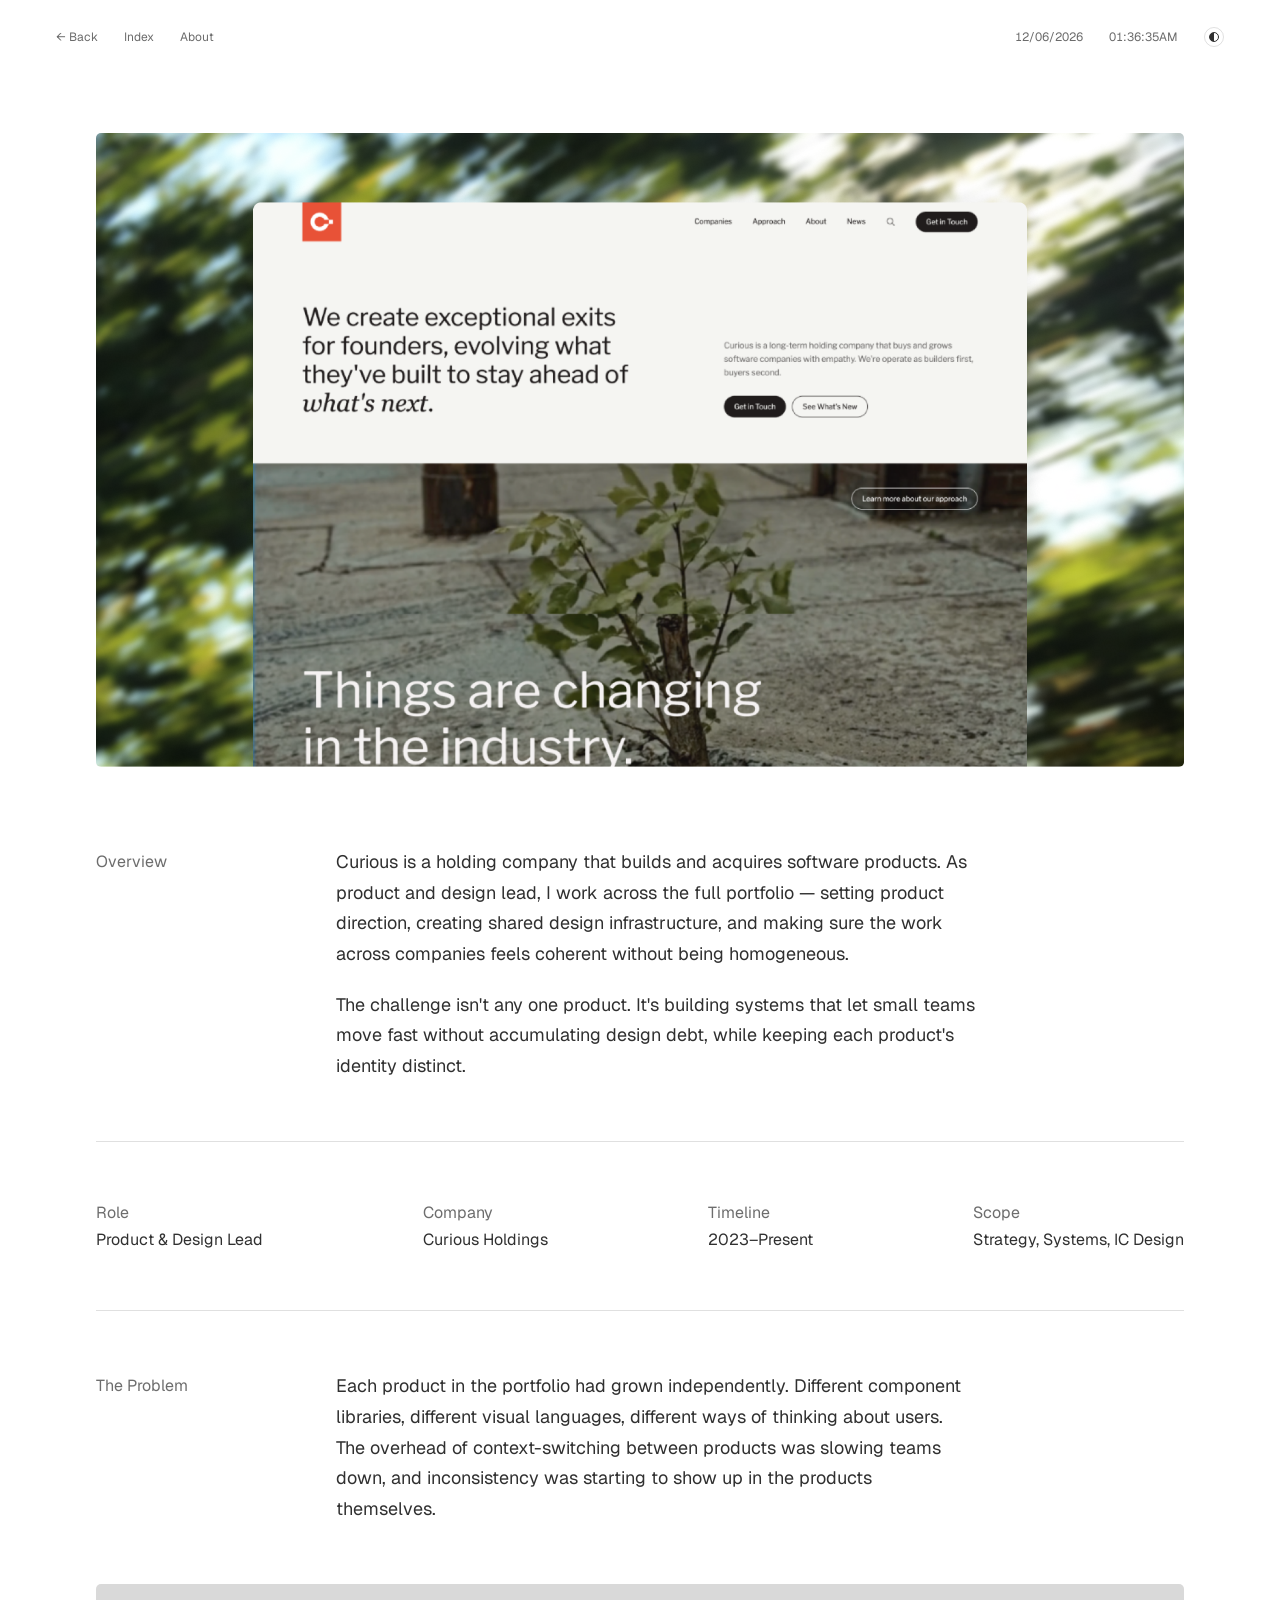
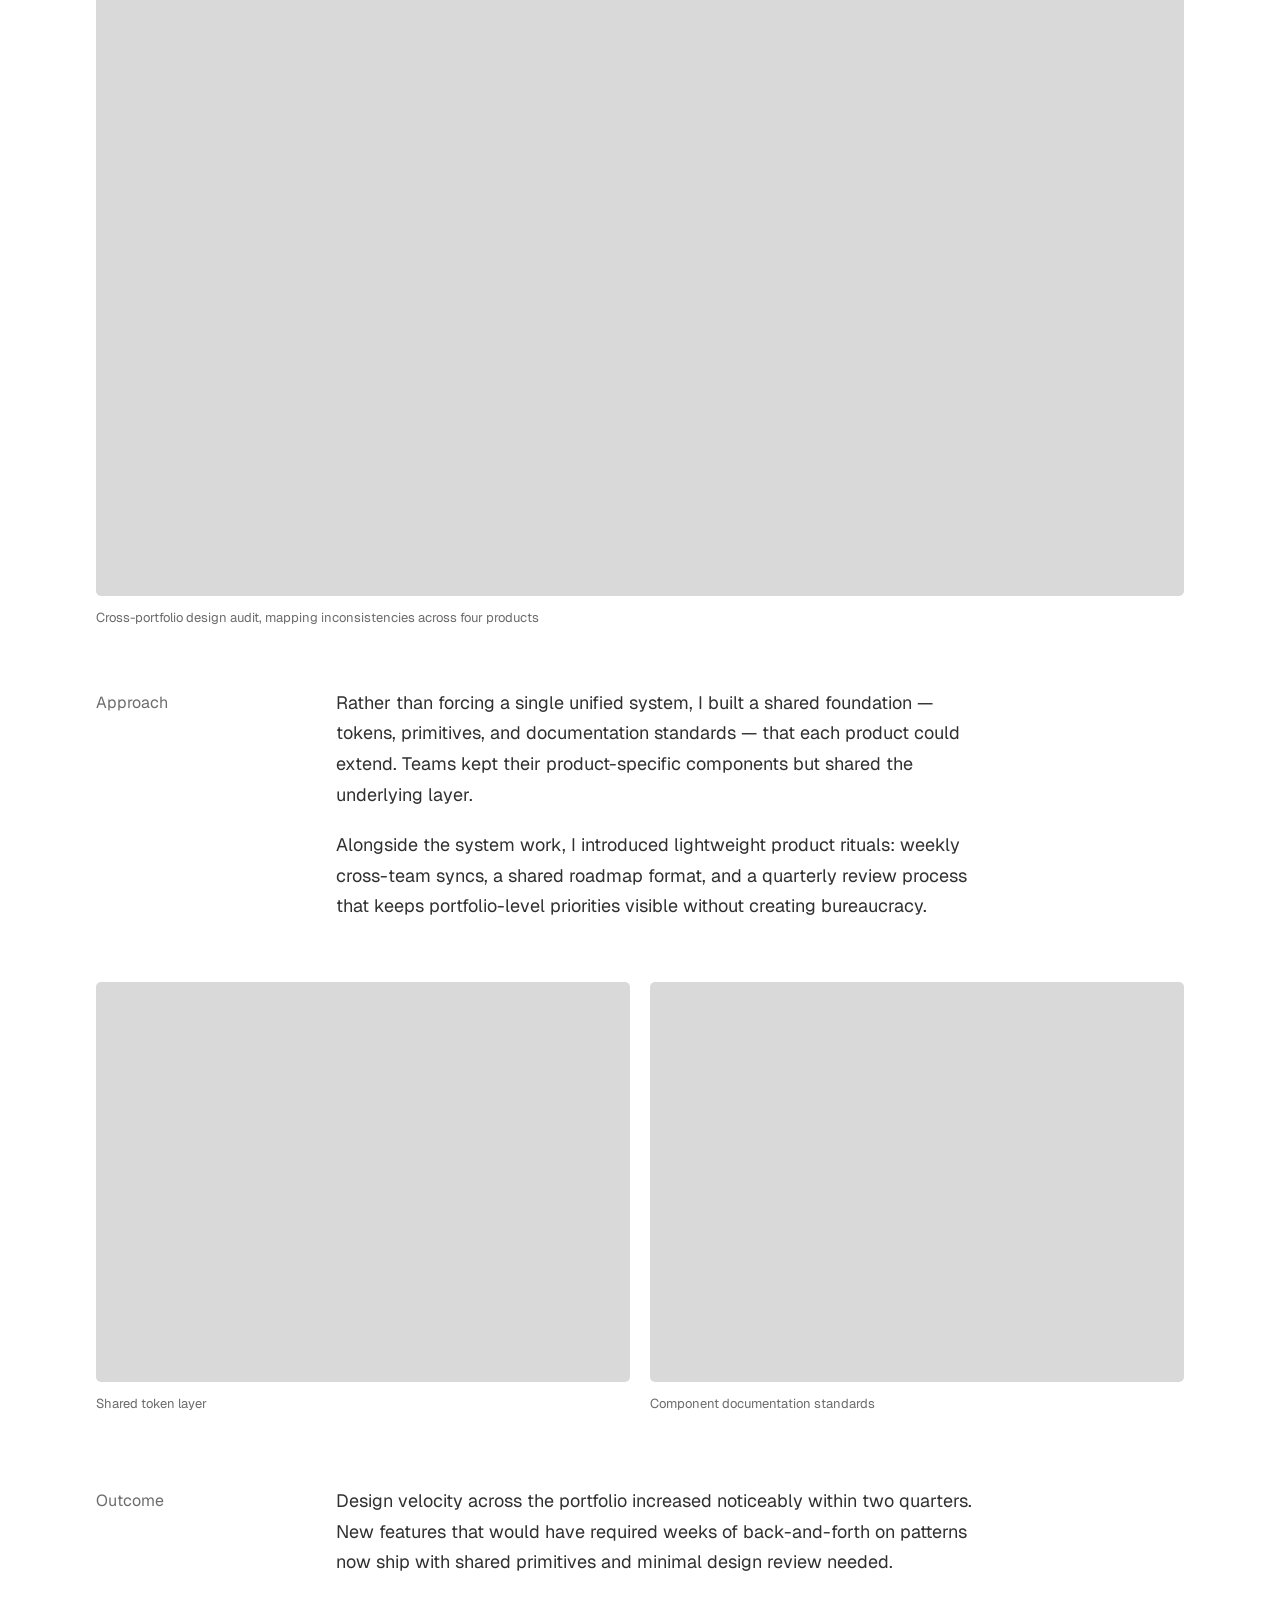
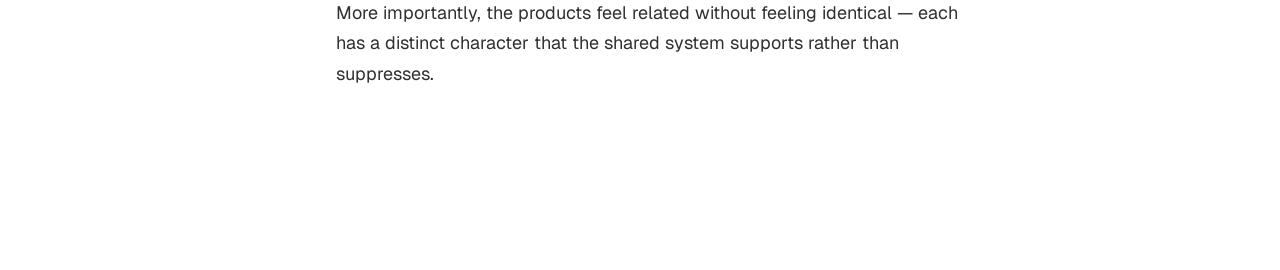
==== commit ed786c02: "Keep the site out of search results while it is in progress noindex/nofollow on both pages. A robots" ====
--- a/project.html
+++ b/project.html
@@ -3,6 +3,11 @@
 <head>
   <meta charset="UTF-8" />
   <meta name="viewport" content="width=device-width, initial-scale=1.0" />
+  <!-- Keeping the site out of search results while it is a work in progress.
+       Delete this line to allow indexing. A robots.txt cannot do the job here:
+       crawlers only read it from the host root (tsuishelley.github.io/robots.txt),
+       which this repo does not serve. -->
+  <meta name="robots" content="noindex, nofollow, noarchive, nosnippet, noimageindex" />
   <title>Curious — Shelley Tsui</title>
   <link rel="preconnect" href="https://fonts.googleapis.com" />
   <link rel="preconnect" href="https://fonts.gstatic.com" crossorigin />
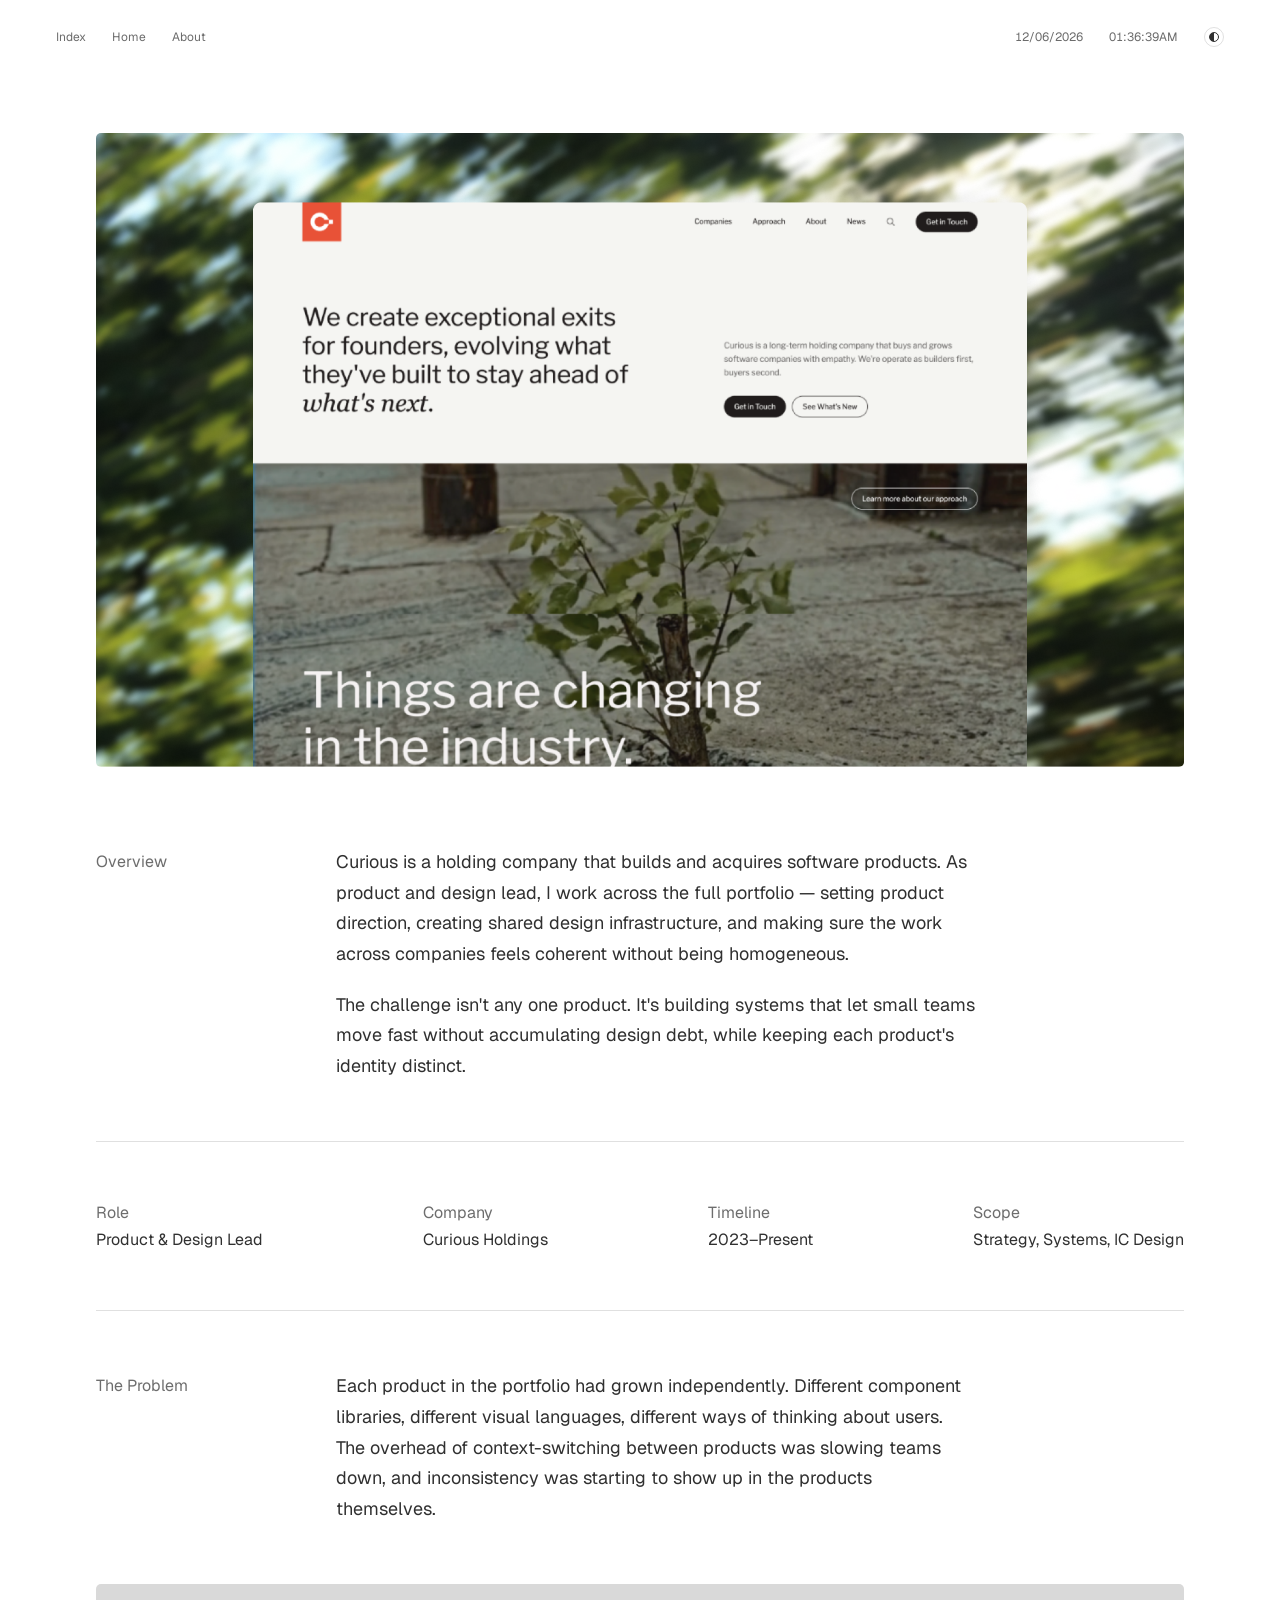
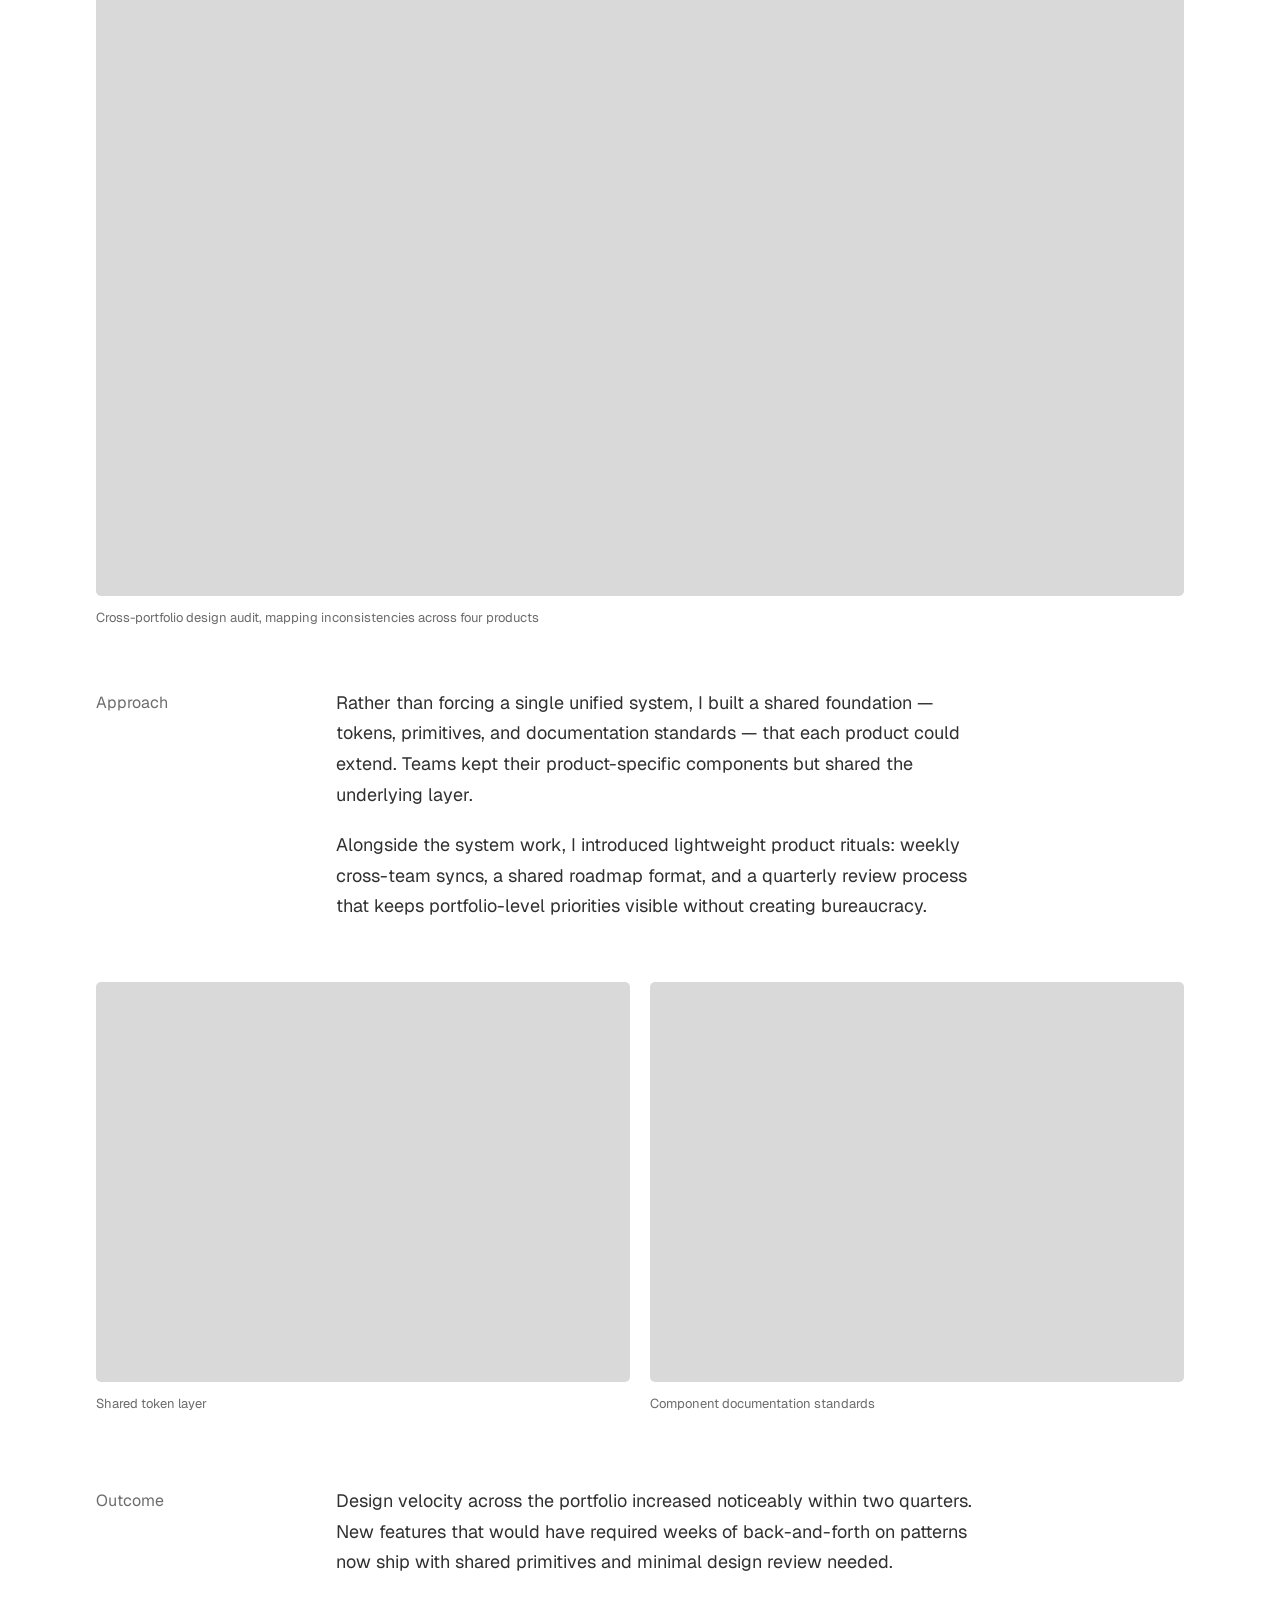
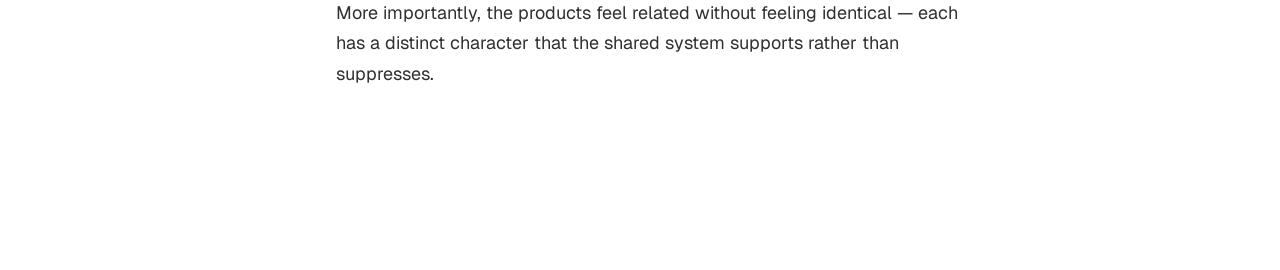
==== commit 0108f174: "Real about copy, company tooltip text, matching project nav - Replace the about section with the fin" ====
--- a/project.html
+++ b/project.html
@@ -20,8 +20,8 @@
 <body>
   <header class="bar">
     <nav class="bar__nav">
-      <a href="index.html" class="bar__link">&larr; Back</a>
       <a href="index.html#index" class="bar__link">Index</a>
+      <a href="index.html" class="bar__link">Home</a>
       <a href="index.html#about" class="bar__link">About</a>
     </nav>
     <div class="bar__right">
--- a/styles.css
+++ b/styles.css
@@ -541,7 +541,9 @@
   top: 0;
   left: 0;
   z-index: 100;
-  max-width: 243px;
+  /* 260px is the narrowest width at which every blurb still fits on two
+     lines; 272 leaves a little headroom. Widen if the copy gets longer. */
+  max-width: min(272px, calc(100vw - 24px));
   padding: 14px 16px;
   border-radius: var(--radius);
   background: var(--color-text);
